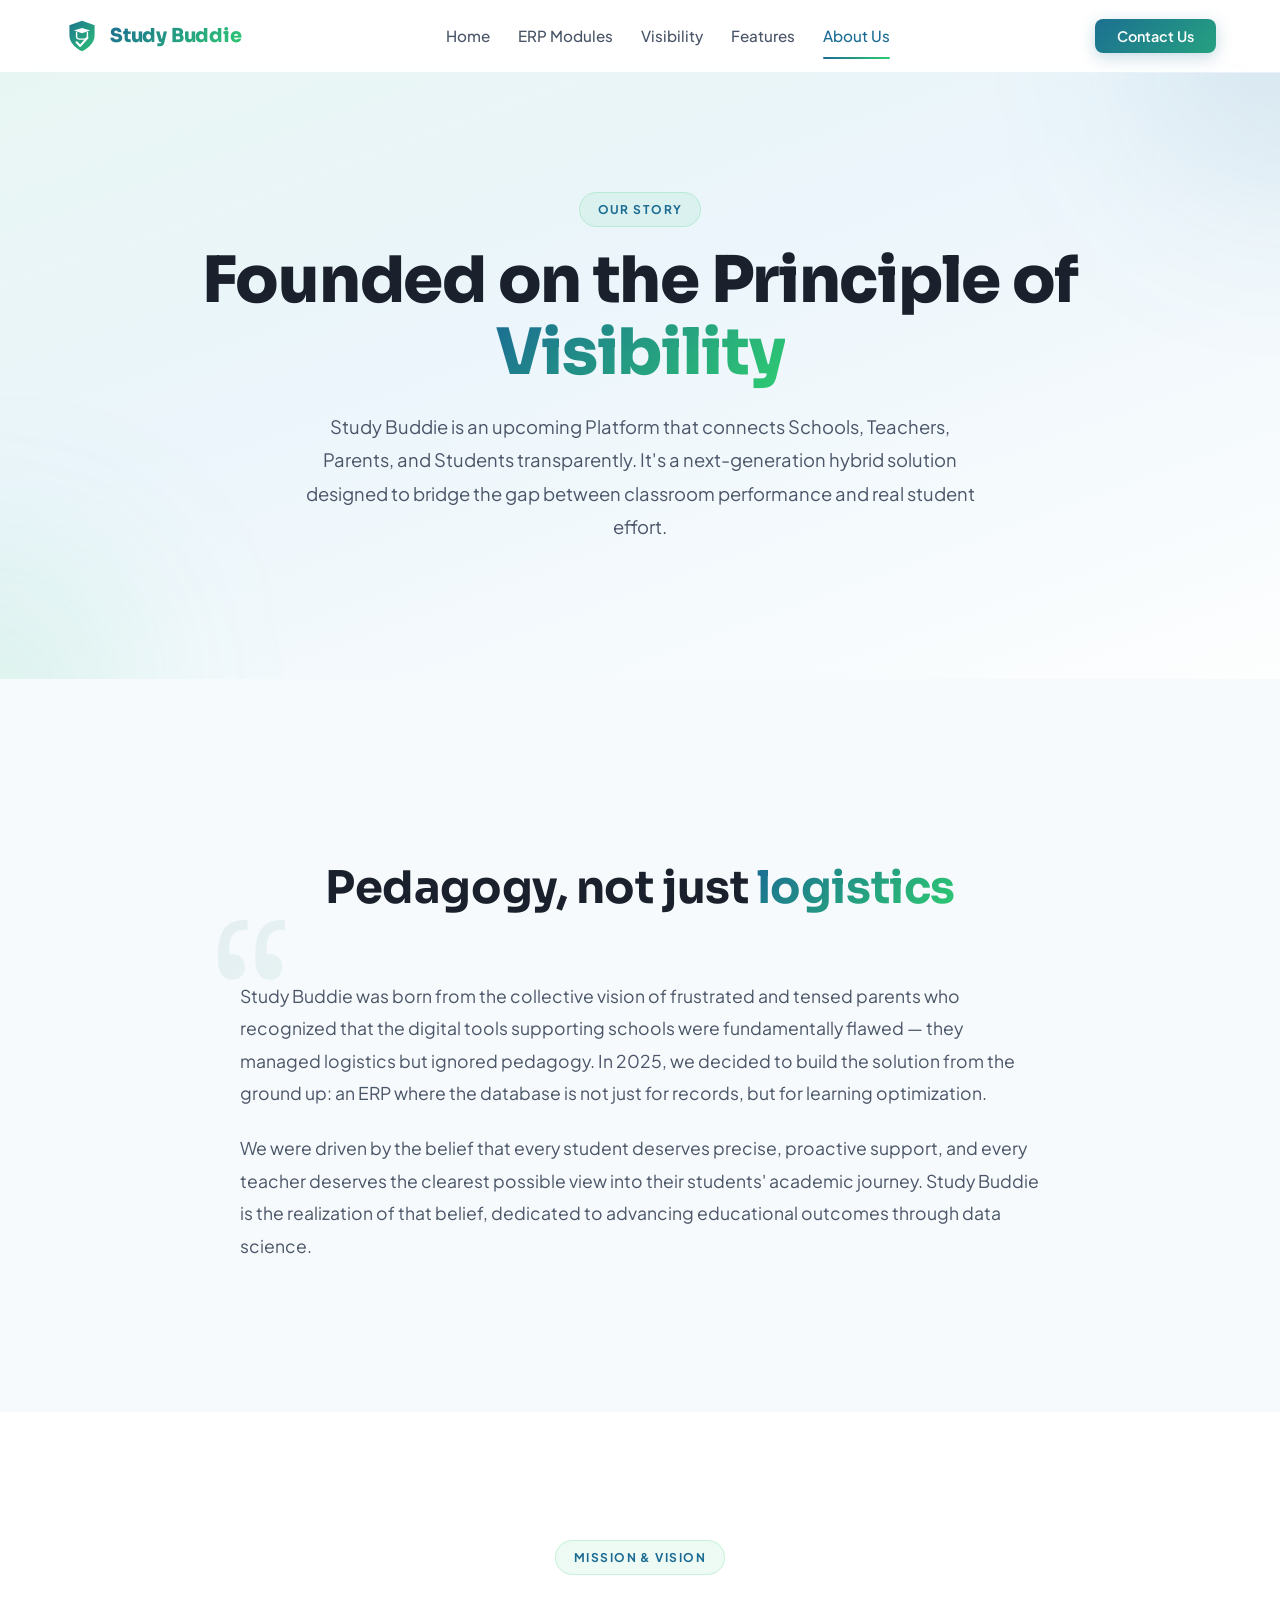
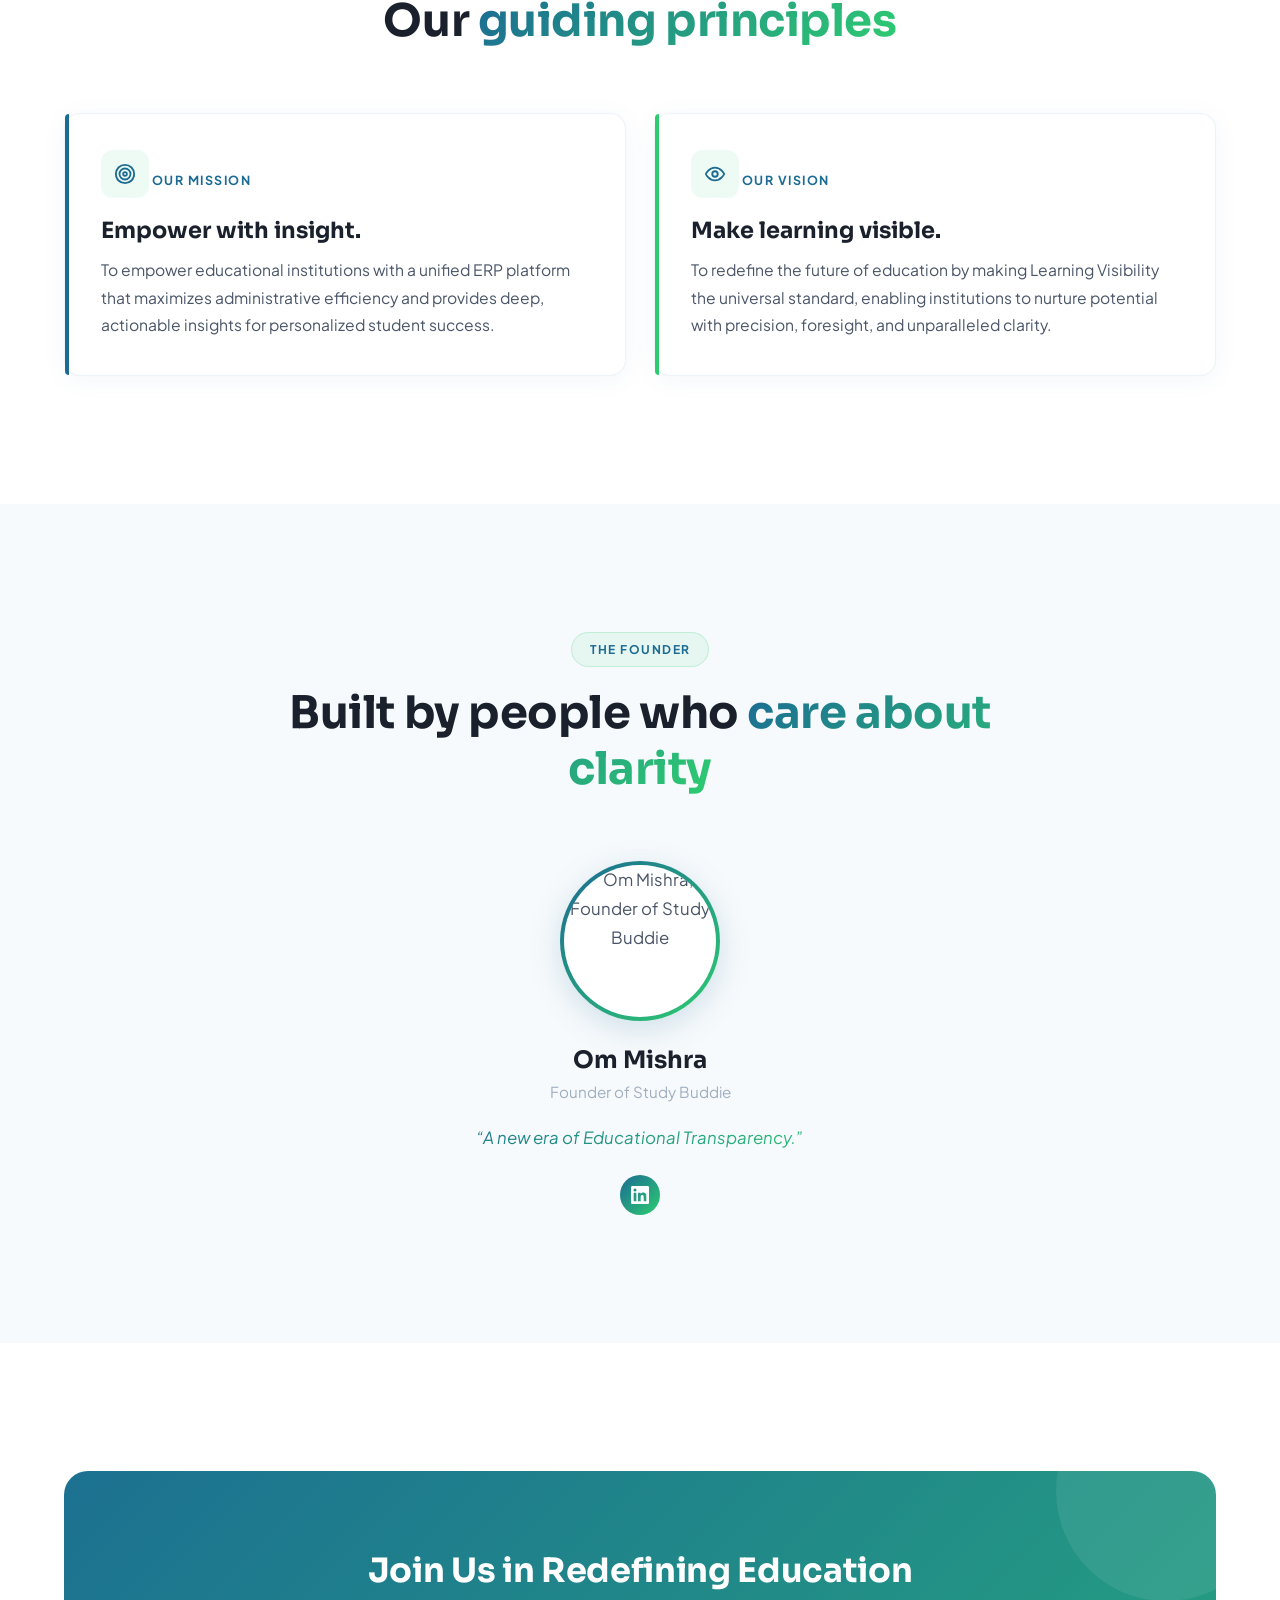
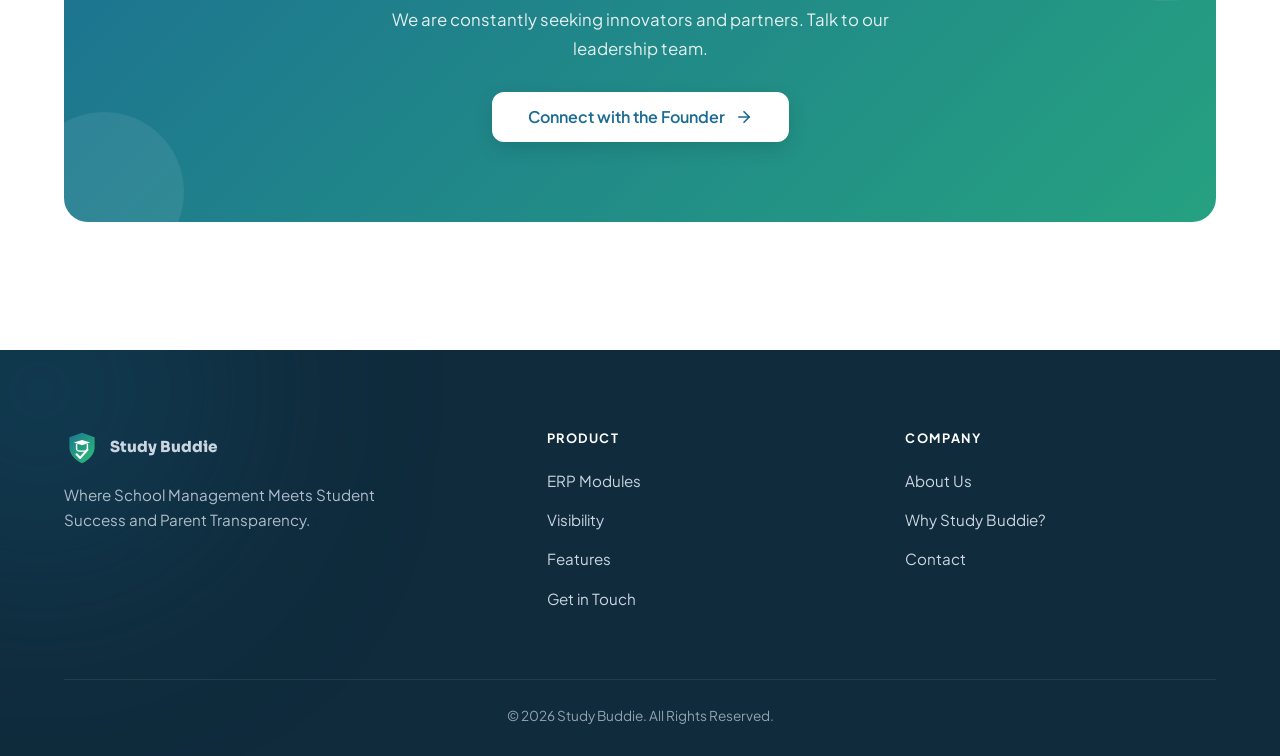
==== about.html @ caf09910 "Styles updated" ====
<!DOCTYPE html>
<html lang="en">
<head>
    <meta charset="UTF-8" />
    <meta name="viewport" content="width=device-width, initial-scale=1.0" />
    <title>About Us: Founded on the Principle of Visibility | Study Buddie</title>
    <meta name="description" content="Study Buddie is a next-generation hybrid solution designed to bridge the gap between classroom performance and real student effort." />
    <meta name="theme-color" content="#1B6B93" />
    <link rel="canonical" href="about.html" />

    <meta property="og:type" content="website" />
    <meta property="og:title" content="About | Study Buddie" />
    <meta property="og:description" content="Founded on the Principle of Visibility." />
    <meta name="twitter:card" content="summary_large_image" />

    <link rel="preconnect" href="https://fonts.googleapis.com" />
    <link rel="preconnect" href="https://fonts.gstatic.com" crossorigin />
    <link href="https://fonts.googleapis.com/css2?family=Plus+Jakarta+Sans:wght@400;500;600;700;800&family=Sora:wght@700;800&display=swap" rel="stylesheet" />
    <link rel="stylesheet" href="css/style.css" />
</head>
<body>
    <!-- NAVBAR -->
    <nav class="navbar" id="navbar" aria-label="Main navigation">
        <div class="container">
            <div class="nav-inner">
                <a href="index.html" class="nav-brand" aria-label="Study Buddie home">
                    <svg class="brand-mark" viewBox="0 0 40 40" fill="none" aria-hidden="true">
                        <defs>
                            <linearGradient id="sb-grad" x1="0" y1="0" x2="40" y2="40" gradientUnits="userSpaceOnUse">
                                <stop offset="0" stop-color="#1B6B93" />
                                <stop offset="1" stop-color="#2ECC71" />
                            </linearGradient>
                        </defs>
                        <path d="M20 3 L34 8 V19 C34 27 28 33.5 20 37 C12 33.5 6 27 6 19 V8 Z" fill="url(#sb-grad)" />
                        <path d="M20 11 L29 14 L20 17 L11 14 Z" fill="#fff" />
                        <path d="M14 16 V21 C14 22.5 16.5 23.5 20 23.5 C23.5 23.5 26 22.5 26 21 V16" stroke="#fff" stroke-width="1.6" fill="none" stroke-linecap="round" />
                        <path d="M14 27 L18 31 L26 22" stroke="#fff" stroke-width="2.4" stroke-linecap="round" stroke-linejoin="round" fill="none" />
                    </svg>
                    <span class="gradient-text">Study Buddie</span>
                </a>

                <div class="nav-links" id="navMenu">
                    <a href="index.html" class="nav-link">Home</a>
                    <a href="erp.html" class="nav-link">ERP Modules</a>
                    <a href="visibility.html" class="nav-link">Visibility</a>
                    <a href="features.html" class="nav-link">Features</a>
                    <a href="about.html" class="nav-link is-active">About Us</a>
                </div>

                <a href="contact.html" class="btn btn-primary nav-cta">Contact Us</a>

                <button class="nav-toggle" id="navToggle" aria-label="Toggle menu" aria-expanded="false">
                    <span></span><span></span><span></span>
                </button>
            </div>
        </div>
    </nav>

    <main>
        <!-- HERO -->
        <section class="hero hero--compact">
            <span class="blob blob--blue blob--tr blob--small"></span>
            <span class="blob blob--green blob--bl blob--small"></span>

            <div class="container">
                <div class="hero-inner">
                    <span class="badge reveal" data-reveal-delay="100">Our Story</span>
                    <h1 class="hero-title reveal" data-reveal-delay="200">
                        Founded on the Principle of <span class="gradient-text">Visibility</span>
                    </h1>
                    <p class="hero-subtitle reveal" data-reveal-delay="350">
                        Study Buddie is an upcoming Platform that connects Schools, Teachers, Parents, and Students transparently. It's a next-generation hybrid solution designed to bridge the gap between classroom performance and real student effort.
                    </p>
                </div>
            </div>
        </section>

        <!-- THE PROBLEM WE SOLVE -->
        <section class="section section--light">
            <div class="container">
                <div class="section__head">
                    <span class="badge reveal">The Problem We Solve</span>
                    <h2 class="section__title reveal" data-reveal-delay="120">
                        Pedagogy, not just <span class="gradient-text">logistics</span>
                    </h2>
                </div>
                <div class="story">
                    <p class="reveal">Study Buddie was born from the collective vision of frustrated and tensed parents who recognized that the digital tools supporting schools were fundamentally flawed &mdash; they managed logistics but ignored pedagogy. In 2025, we decided to build the solution from the ground up: an ERP where the database is not just for records, but for learning optimization.</p>
                    <p class="reveal" data-reveal-delay="120">We were driven by the belief that every student deserves precise, proactive support, and every teacher deserves the clearest possible view into their students' academic journey. Study Buddie is the realization of that belief, dedicated to advancing educational outcomes through data science.</p>
                </div>
            </div>
        </section>

        <!-- MISSION & VISION -->
        <section class="section section--white">
            <div class="container">
                <div class="section__head">
                    <span class="badge reveal">Mission &amp; Vision</span>
                    <h2 class="section__title reveal" data-reveal-delay="120">
                        Our <span class="gradient-text">guiding principles</span>
                    </h2>
                </div>

                <div class="mv-grid" data-stagger>
                    <article class="mv-card mv-card--mission reveal">
                        <span class="mv-icon" aria-hidden="true">
                            <svg viewBox="0 0 24 24" fill="none" stroke="currentColor" stroke-width="2" stroke-linecap="round" stroke-linejoin="round"><circle cx="12" cy="12" r="10"/><circle cx="12" cy="12" r="6"/><circle cx="12" cy="12" r="2"/></svg>
                        </span>
                        <span class="mv-label">Our Mission</span>
                        <h3>Empower with insight.</h3>
                        <p>To empower educational institutions with a unified ERP platform that maximizes administrative efficiency and provides deep, actionable insights for personalized student success.</p>
                    </article>

                    <article class="mv-card mv-card--vision reveal">
                        <span class="mv-icon" aria-hidden="true">
                            <svg viewBox="0 0 24 24" fill="none" stroke="currentColor" stroke-width="2" stroke-linecap="round" stroke-linejoin="round"><path d="M2 12s3-7 10-7 10 7 10 7-3 7-10 7-10-7-10-7Z"/><circle cx="12" cy="12" r="3"/></svg>
                        </span>
                        <span class="mv-label">Our Vision</span>
                        <h3>Make learning visible.</h3>
                        <p>To redefine the future of education by making Learning Visibility the universal standard, enabling institutions to nurture potential with precision, foresight, and unparalleled clarity.</p>
                    </article>
                </div>
            </div>
        </section>

        <!-- FOUNDER -->
        <section class="section section--light">
            <div class="container">
                <div class="section__head">
                    <span class="badge reveal">The Founder</span>
                    <h2 class="section__title reveal" data-reveal-delay="120">
                        Built by people who <span class="gradient-text">care about clarity</span>
                    </h2>
                </div>

                <div class="founder">
                    <div class="founder-photo reveal-scale">
                        <img src="images/admin.webp" alt="Om Mishra, Founder of Study Buddie" loading="lazy" />
                    </div>
                    <h3 class="founder-name reveal" data-reveal-delay="120">Om Mishra</h3>
                    <p class="founder-role reveal" data-reveal-delay="180">Founder of Study Buddie</p>
                    <p class="founder-quote reveal" data-reveal-delay="240">&ldquo;A new era of Educational Transparency.&rdquo;</p>
                    <a href="https://www.linkedin.com/" target="_blank" rel="noopener noreferrer" class="founder-social reveal" data-reveal-delay="300" aria-label="LinkedIn">
                        <svg viewBox="0 0 24 24" fill="currentColor" aria-hidden="true"><path d="M20.45 20.45h-3.55v-5.57c0-1.33-.03-3.04-1.85-3.04-1.85 0-2.13 1.45-2.13 2.95v5.66H9.36V9h3.41v1.56h.05c.48-.9 1.64-1.85 3.37-1.85 3.6 0 4.27 2.37 4.27 5.46v6.28zM5.34 7.43a2.06 2.06 0 1 1 0-4.12 2.06 2.06 0 0 1 0 4.12zM7.12 20.45H3.56V9h3.56v11.45zM22.22 0H1.77C.79 0 0 .77 0 1.72v20.56C0 23.23.79 24 1.77 24h20.45c.98 0 1.78-.77 1.78-1.72V1.72C24 .77 23.2 0 22.22 0z"/></svg>
                    </a>
                </div>
            </div>
        </section>

        <!-- BOTTOM CTA -->
        <section class="section section--white">
            <div class="container">
                <div class="cta-banner reveal">
                    <h2>Join Us in Redefining Education</h2>
                    <p>We are constantly seeking innovators and partners. Talk to our leadership team.</p>
                    <a href="contact.html" class="btn btn-on-grad">
                        Connect with the Founder
                        <svg class="arrow" width="18" height="18" viewBox="0 0 24 24" fill="none" stroke="currentColor" stroke-width="2.2" stroke-linecap="round" stroke-linejoin="round" aria-hidden="true"><path d="M5 12h14"/><path d="m12 5 7 7-7 7"/></svg>
                    </a>
                </div>
            </div>
        </section>
    </main>

    <!-- FOOTER -->
    <footer class="footer">
        <div class="container">
            <div class="footer-grid">
                <div class="footer-col">
                    <a href="index.html" class="footer-brand">
                        <svg class="brand-mark" viewBox="0 0 40 40" fill="none" aria-hidden="true">
                            <defs>
                                <linearGradient id="sb-grad-f" x1="0" y1="0" x2="40" y2="40" gradientUnits="userSpaceOnUse">
                                    <stop offset="0" stop-color="#1B6B93" />
                                    <stop offset="1" stop-color="#2ECC71" />
                                </linearGradient>
                            </defs>
                            <path d="M20 3 L34 8 V19 C34 27 28 33.5 20 37 C12 33.5 6 27 6 19 V8 Z" fill="url(#sb-grad-f)" />
                            <path d="M20 11 L29 14 L20 17 L11 14 Z" fill="#fff" />
                            <path d="M14 16 V21 C14 22.5 16.5 23.5 20 23.5 C23.5 23.5 26 22.5 26 21 V16" stroke="#fff" stroke-width="1.6" fill="none" stroke-linecap="round" />
                            <path d="M14 27 L18 31 L26 22" stroke="#fff" stroke-width="2.4" stroke-linecap="round" stroke-linejoin="round" fill="none" />
                        </svg>
                        Study Buddie
                    </a>
                    <p class="footer-tag">Where School Management Meets Student Success and Parent Transparency.</p>
                </div>
                <div class="footer-col">
                    <h4>Product</h4>
                    <ul>
                        <li><a href="erp.html">ERP Modules</a></li>
                        <li><a href="visibility.html">Visibility</a></li>
                        <li><a href="features.html">Features</a></li>
                        <li><a href="contact.html">Get in Touch</a></li>
                    </ul>
                </div>
                <div class="footer-col">
                    <h4>Company</h4>
                    <ul>
                        <li><a href="about.html">About Us</a></li>
                        <li><a href="about.html">Why Study Buddie?</a></li>
                        <li><a href="contact.html">Contact</a></li>
                    </ul>
                </div>
            </div>
            <div class="footer-bottom">
                &copy; <span id="year">2025</span> Study Buddie. All Rights Reserved.
            </div>
        </div>
    </footer>

    <script src="js/main.js" defer></script>
</body>
</html>
---- css/style.css ----
/* =========================================================
   Study Buddie — Global Stylesheet
   Brand: Blue (#1B6B93) → Green (#2ECC71) gradient
   ========================================================= */

/* ---------- Reset ---------- */
*,
*::before,
*::after {
    box-sizing: border-box;
    margin: 0;
    padding: 0;
}

html {
    scroll-behavior: smooth;
    -webkit-text-size-adjust: 100%;
}

img,
svg {
    display: block;
    max-width: 100%;
    height: auto;
}

a {
    color: inherit;
    text-decoration: none;
}

button {
    font-family: inherit;
    cursor: pointer;
    border: none;
    background: none;
}

ul {
    list-style: none;
}

/* ---------- Design Tokens ---------- */
:root {
    --primary-blue: #1B6B93;
    --primary-green: #2ECC71;

    --gradient-main: linear-gradient(135deg, #1B6B93 0%, #2ECC71 100%);
    --gradient-subtle: linear-gradient(135deg, #1B6B93 0%, #27AE60 50%, #2ECC71 100%);
    --gradient-hero: linear-gradient(160deg, #E8F6F3 0%, #EBF5FB 40%, #FDFEFE 100%);
    --gradient-glass: linear-gradient(135deg, rgba(27,107,147,0.03) 0%, rgba(46,204,113,0.03) 100%);

    --dark-heading: #1A202C;
    --dark-body: #4A5568;
    --muted-text: #A0AEC0;

    --section-bg-light: #F7FAFC;
    --section-bg-white: #FFFFFF;

    --card-bg: #FFFFFF;
    --card-border: rgba(27, 107, 147, 0.08);
    --card-shadow: 0 4px 24px rgba(27, 107, 147, 0.06);
    --card-shadow-hover: 0 12px 40px rgba(27, 107, 147, 0.12);

    --success-green: #2ECC71;
    --success-green-light: rgba(46, 204, 113, 0.08);

    --footer-bg: #0F2B3C;
    --footer-text: #CBD5E0;

    --radius-card: 16px;
    --radius-btn: 12px;
    --radius-pill: 100px;

    --container-w: 1200px;

    --ease-out-soft: cubic-bezier(0.16, 1, 0.3, 1);
    --ease-out-cta: cubic-bezier(0.25, 0.46, 0.45, 0.94);
}

/* ---------- Base ---------- */
body {
    font-family: 'Plus Jakarta Sans', system-ui, -apple-system, Segoe UI, Roboto, sans-serif;
    font-size: 1.05rem;
    line-height: 1.75;
    color: var(--dark-body);
    background: #fff;
    -webkit-font-smoothing: antialiased;
    -moz-osx-font-smoothing: grayscale;
    overflow-x: hidden;
    animation: pageIn 0.6s ease forwards;
}

@keyframes pageIn {
    from { opacity: 0; }
    to   { opacity: 1; }
}

h1, h2, h3, h4, h5, h6 {
    color: var(--dark-heading);
    font-weight: 700;
    line-height: 1.25;
}

p { margin: 0; }

::selection {
    background: rgba(27, 107, 147, 0.15);
    color: var(--primary-blue);
}

/* ---------- Layout helpers ---------- */
.container {
    width: 100%;
    max-width: var(--container-w);
    margin: 0 auto;
    padding: 0 24px;
}

.section {
    padding: clamp(80px, 10vw, 140px) 0;
    position: relative;
    overflow: hidden;
}

.section--light { background: var(--section-bg-light); }
.section--white { background: var(--section-bg-white); }

.section__head {
    text-align: center;
    max-width: 720px;
    margin: 0 auto 64px;
}

.section__head .badge { margin-bottom: 18px; }

.section__title {
    font-family: 'Sora', 'Plus Jakarta Sans', sans-serif;
    font-size: clamp(1.8rem, 3.5vw, 2.8rem);
    font-weight: 700;
    line-height: 1.25;
    letter-spacing: -0.01em;
    margin-bottom: 18px;
}

.section__subtitle {
    font-size: 1.05rem;
    color: var(--dark-body);
    line-height: 1.75;
    max-width: 680px;
    margin: 0 auto;
}

/* Decorative blobs */
.blob {
    position: absolute;
    border-radius: 50%;
    filter: blur(100px);
    pointer-events: none;
    z-index: 0;
}
.blob--blue {
    background: rgba(27, 107, 147, 0.18);
}
.blob--green {
    background: rgba(46, 204, 113, 0.18);
}
.blob--tr { top: -120px; right: -120px; width: 380px; height: 380px; }
.blob--bl { bottom: -120px; left: -120px; width: 320px; height: 320px; }
.blob--small { width: 220px; height: 220px; }

/* ---------- Typography helpers ---------- */
.gradient-text {
    background: linear-gradient(135deg, #1B6B93, #2ECC71);
    -webkit-background-clip: text;
    -webkit-text-fill-color: transparent;
    background-clip: text;
    color: transparent;
}

.eyebrow {
    font-size: 0.8rem;
    font-weight: 600;
    text-transform: uppercase;
    letter-spacing: 0.12em;
    color: var(--primary-blue);
}

/* Pill badge */
.badge {
    display: inline-flex;
    align-items: center;
    gap: 8px;
    background: var(--success-green-light);
    color: var(--primary-blue);
    font-size: 0.75rem;
    font-weight: 700;
    text-transform: uppercase;
    letter-spacing: 0.12em;
    padding: 6px 18px;
    border-radius: var(--radius-pill);
    border: 1px solid rgba(46, 204, 113, 0.2);
    animation: glowPulse 2.6s ease-in-out infinite;
}

@keyframes glowPulse {
    0%, 100% { box-shadow: 0 0 0 0 rgba(46, 204, 113, 0.30); }
    50%      { box-shadow: 0 0 0 12px rgba(46, 204, 113, 0.00); }
}

/* ---------- Buttons ---------- */
.btn {
    display: inline-flex;
    align-items: center;
    justify-content: center;
    gap: 10px;
    padding: 16px 36px;
    border-radius: var(--radius-btn);
    font-weight: 600;
    font-size: 1rem;
    line-height: 1;
    cursor: pointer;
    transition: transform 0.4s var(--ease-out-cta),
                box-shadow 0.4s var(--ease-out-cta),
                background-position 0.6s ease,
                color 0.3s ease;
    position: relative;
    overflow: hidden;
    white-space: nowrap;
}

.btn-primary {
    background: linear-gradient(135deg, #1B6B93 0%, #2ECC71 100%);
    background-size: 200% 200%;
    background-position: 0% 50%;
    color: #fff;
    box-shadow: 0 4px 16px rgba(27, 107, 147, 0.25);
}

.btn-primary::before {
    content: '';
    position: absolute;
    top: 0;
    left: -120%;
    width: 60%;
    height: 100%;
    background: linear-gradient(120deg, transparent, rgba(255, 255, 255, 0.35), transparent);
    transform: skewX(-20deg);
    transition: left 0.7s ease;
}

.btn-primary:hover {
    transform: translateY(-3px);
    box-shadow: 0 10px 32px rgba(27, 107, 147, 0.35);
    background-position: 100% 50%;
}

.btn-primary:hover::before { left: 130%; }

.btn-primary:active { transform: translateY(-1px) scale(0.99); }

.btn-outline {
    background: transparent;
    color: var(--primary-blue);
    border: 2px solid rgba(27, 107, 147, 0.25);
}

.btn-outline:hover {
    background: var(--gradient-glass);
    border-color: var(--primary-blue);
    transform: translateY(-2px);
    box-shadow: 0 6px 20px rgba(27, 107, 147, 0.10);
}

.btn-on-grad {
    background: #fff;
    color: var(--primary-blue);
    box-shadow: 0 6px 20px rgba(0, 0, 0, 0.12);
}

.btn-on-grad:hover {
    transform: translateY(-3px) scale(1.02);
    box-shadow: 0 12px 32px rgba(0, 0, 0, 0.18);
}

.btn-block { width: 100%; }

.btn .arrow { transition: transform 0.3s ease; }
.btn:hover .arrow { transform: translateX(4px); }

/* "Learn More" gradient link */
.link-arrow {
    display: inline-flex;
    align-items: center;
    gap: 8px;
    font-weight: 600;
    background: linear-gradient(135deg, #1B6B93, #2ECC71);
    -webkit-background-clip: text;
    -webkit-text-fill-color: transparent;
    background-clip: text;
    transition: gap 0.3s ease;
}
.link-arrow svg { stroke: var(--primary-green); transition: transform 0.3s ease; }
.link-arrow:hover { gap: 14px; }
.link-arrow:hover svg { transform: translateX(4px); }

/* ---------- Reveal animations ---------- */
.reveal {
    opacity: 0;
    transform: translateY(40px);
    transition: opacity 0.8s var(--ease-out-soft),
                transform 0.8s var(--ease-out-soft);
}
.reveal.visible {
    opacity: 1;
    transform: translateY(0);
}

.reveal-left {
    opacity: 0;
    transform: translateX(-40px);
    transition: opacity 0.8s var(--ease-out-soft),
                transform 0.8s var(--ease-out-soft);
}
.reveal-left.visible {
    opacity: 1;
    transform: translateX(0);
}

.reveal-right {
    opacity: 0;
    transform: translateX(40px);
    transition: opacity 0.8s var(--ease-out-soft),
                transform 0.8s var(--ease-out-soft);
}
.reveal-right.visible {
    opacity: 1;
    transform: translateX(0);
}

.reveal-scale {
    opacity: 0;
    transform: scale(0.94);
    transition: opacity 0.8s var(--ease-out-soft),
                transform 0.8s var(--ease-out-soft);
}
.reveal-scale.visible {
    opacity: 1;
    transform: scale(1);
}

/* ---------- Float animation ---------- */
@keyframes float {
    0%, 100% { transform: translateY(0); }
    50%      { transform: translateY(-14px); }
}
.float { animation: float 5s ease-in-out infinite; }

/* ---------- Navbar ---------- */
.navbar {
    position: fixed;
    top: 0;
    left: 0;
    width: 100%;
    z-index: 1000;
    background: rgba(255, 255, 255, 0.78);
    backdrop-filter: saturate(180%) blur(20px);
    -webkit-backdrop-filter: saturate(180%) blur(20px);
    border-bottom: 1px solid rgba(27, 107, 147, 0.06);
    transition: box-shadow 0.3s ease, background 0.3s ease;
}
.navbar.is-scrolled {
    background: rgba(255, 255, 255, 0.92);
    box-shadow: 0 2px 20px rgba(0, 0, 0, 0.06);
}
.nav-inner {
    display: flex;
    align-items: center;
    justify-content: space-between;
    height: 72px;
}
.nav-brand {
    display: inline-flex;
    align-items: center;
    gap: 10px;
    font-family: 'Sora', 'Plus Jakarta Sans', sans-serif;
    font-weight: 800;
    font-size: 1.2rem;
    letter-spacing: -0.01em;
}
.nav-brand .brand-mark {
    width: 36px;
    height: 36px;
    flex: 0 0 36px;
}
.nav-links {
    display: flex;
    align-items: center;
    gap: 28px;
}
.nav-link {
    position: relative;
    color: var(--dark-body);
    font-weight: 500;
    font-size: 0.95rem;
    padding: 6px 0;
    transition: color 0.25s ease;
}
.nav-link::after {
    content: '';
    position: absolute;
    left: 0;
    bottom: -4px;
    width: 100%;
    height: 2px;
    background: var(--gradient-main);
    transform: scaleX(0);
    transform-origin: left center;
    transition: transform 0.35s var(--ease-out-soft);
    border-radius: 2px;
}
.nav-link:hover,
.nav-link.is-active {
    color: var(--primary-blue);
}
.nav-link:hover::after,
.nav-link.is-active::after {
    transform: scaleX(1);
}
.nav-cta {
    padding: 10px 22px;
    border-radius: 8px;
    font-size: 0.9rem;
}

/* Hamburger */
.nav-toggle {
    display: none;
    width: 40px;
    height: 40px;
    position: relative;
    z-index: 1100;
}
.nav-toggle span {
    position: absolute;
    left: 9px;
    right: 9px;
    height: 2px;
    background: var(--dark-heading);
    border-radius: 2px;
    transition: transform 0.4s var(--ease-out-cta), top 0.3s ease, opacity 0.2s ease;
}
.nav-toggle span:nth-child(1) { top: 13px; }
.nav-toggle span:nth-child(2) { top: 19px; }
.nav-toggle span:nth-child(3) { top: 25px; }
.nav-toggle.is-open span:nth-child(1) { top: 19px; transform: rotate(45deg); }
.nav-toggle.is-open span:nth-child(2) { opacity: 0; }
.nav-toggle.is-open span:nth-child(3) { top: 19px; transform: rotate(-45deg); }

/* Push content below fixed nav */
main { padding-top: 72px; }

/* ---------- Hero ---------- */
.hero {
    position: relative;
    background: var(--gradient-hero);
    padding: clamp(80px, 12vw, 140px) 0 clamp(60px, 10vw, 120px);
    overflow: hidden;
}
.hero--full {
    min-height: calc(100vh - 72px);
    display: flex;
    align-items: center;
}
.hero--compact {
    min-height: 50vh;
    display: flex;
    align-items: center;
    padding: clamp(80px, 10vw, 120px) 0 clamp(60px, 8vw, 100px);
}

.hero-inner {
    position: relative;
    z-index: 2;
    text-align: center;
    max-width: 880px;
    margin: 0 auto;
}

.hero-title {
    font-family: 'Sora', 'Plus Jakarta Sans', sans-serif;
    font-size: clamp(2.2rem, 5vw, 4rem);
    font-weight: 800;
    line-height: 1.12;
    letter-spacing: -0.02em;
    margin: 18px 0 22px;
}

.hero-subtitle {
    font-size: clamp(1rem, 1.6vw, 1.15rem);
    color: var(--dark-body);
    line-height: 1.8;
    max-width: 680px;
    margin: 0 auto 36px;
}

.hero-actions {
    display: inline-flex;
    flex-wrap: wrap;
    justify-content: center;
    gap: 16px;
}

.hero-image-wrap {
    position: relative;
    z-index: 2;
    max-width: 920px;
    margin: 72px auto 0;
}
.hero-image {
    width: 100%;
    border-radius: var(--radius-card);
    box-shadow: 0 24px 60px rgba(27, 107, 147, 0.16);
    background: #fff;
    border: 1px solid rgba(27, 107, 147, 0.06);
}

.hero-divider {
    height: 2px;
    width: 100%;
    background: var(--gradient-main);
    opacity: 0.2;
}

/* ---------- 3-column "Why" cards ---------- */
.why-grid {
    display: grid;
    grid-template-columns: repeat(3, 1fr);
    gap: 28px;
}

.why-card {
    position: relative;
    background: var(--card-bg);
    border: 1px solid var(--card-border);
    border-radius: var(--radius-card);
    padding: 36px 32px 32px;
    overflow: hidden;
    transition: transform 0.4s var(--ease-out-cta),
                box-shadow 0.4s var(--ease-out-cta),
                border-color 0.3s ease;
    box-shadow: var(--card-shadow);
}
.why-card::before {
    content: '';
    position: absolute;
    inset: 0 0 auto 0;
    height: 3px;
    background: var(--gradient-main);
    transform: scaleX(0);
    transform-origin: left center;
    transition: transform 0.45s var(--ease-out-cta);
}
.why-card:hover {
    transform: translateY(-8px);
    box-shadow: var(--card-shadow-hover);
}
.why-card:hover::before { transform: scaleX(1); }
.why-card:hover .why-icon { transform: scale(1.08); }

.why-card .why-num {
    position: absolute;
    top: 18px;
    right: 24px;
    font-family: 'Sora', sans-serif;
    font-size: 3rem;
    font-weight: 800;
    line-height: 1;
    background: linear-gradient(135deg, #1B6B93, #2ECC71);
    -webkit-background-clip: text;
    -webkit-text-fill-color: transparent;
    background-clip: text;
    opacity: 0.18;
    letter-spacing: -0.04em;
}

.why-icon {
    width: 52px;
    height: 52px;
    display: inline-flex;
    align-items: center;
    justify-content: center;
    border-radius: 14px;
    background: var(--success-green-light);
    color: var(--primary-blue);
    margin-bottom: 22px;
    transition: transform 0.4s var(--ease-out-cta), background 0.3s ease;
}
.why-icon svg { width: 24px; height: 24px; }

.why-title {
    font-size: 1.35rem;
    font-weight: 700;
    line-height: 1.35;
    margin-bottom: 12px;
}
.why-text {
    font-size: 0.98rem;
    color: var(--dark-body);
    line-height: 1.7;
}

/* ---------- CTA banner ---------- */
.cta-banner {
    position: relative;
    background: var(--gradient-main);
    background-size: 200% 200%;
    background-position: 0% 50%;
    color: #fff;
    border-radius: 24px;
    padding: clamp(48px, 7vw, 80px) clamp(28px, 6vw, 64px);
    text-align: center;
    overflow: hidden;
    transition: background-position 0.8s ease;
}
.cta-banner:hover { background-position: 100% 50%; }

.cta-banner::before,
.cta-banner::after {
    content: '';
    position: absolute;
    border-radius: 50%;
    background: rgba(255, 255, 255, 0.08);
    pointer-events: none;
    animation: float 9s ease-in-out infinite;
}
.cta-banner::before {
    width: 220px; height: 220px;
    top: -90px; right: -60px;
}
.cta-banner::after {
    width: 160px; height: 160px;
    bottom: -50px; left: -40px;
    animation-delay: -3s;
}

.cta-banner h2 {
    color: #fff;
    font-family: 'Sora', sans-serif;
    font-size: clamp(1.6rem, 3vw, 2.1rem);
    font-weight: 700;
    line-height: 1.2;
    letter-spacing: -0.01em;
    margin-bottom: 14px;
    position: relative;
    z-index: 2;
}
.cta-banner p {
    color: rgba(255, 255, 255, 0.88);
    max-width: 580px;
    margin: 0 auto 28px;
    position: relative;
    z-index: 2;
    font-size: 1.05rem;
}
.cta-banner .btn { position: relative; z-index: 2; }

/* ---------- Module / Feature alternating ---------- */
.module {
    padding: clamp(80px, 10vw, 130px) 0;
    position: relative;
    overflow: hidden;
}
.module--light { background: var(--section-bg-light); }

.module-grid {
    display: grid;
    grid-template-columns: 1fr 1fr;
    gap: 60px;
    align-items: center;
}
.module--reverse .module-grid {
    grid-template-areas: "text image";
}
.module--reverse .module-grid .module-text { grid-area: text; }
.module--reverse .module-grid .module-image { grid-area: image; }

.module-image {
    position: relative;
    border-radius: var(--radius-card);
    overflow: hidden;
    box-shadow: 0 16px 48px rgba(27, 107, 147, 0.10);
    background: #fff;
    border: 1px solid rgba(27, 107, 147, 0.06);
    transition: transform 0.5s var(--ease-out-cta);
}
.module-image:hover { transform: scale(1.02); }
.module-image img {
    width: 100%;
    height: 100%;
    object-fit: cover;
    aspect-ratio: 4 / 3;
}

.module-text {
    position: relative;
    padding: 8px 0;
}

.module-text .badge { margin-bottom: 18px; }

.module-title {
    font-family: 'Sora', sans-serif;
    font-size: clamp(1.5rem, 2.6vw, 2rem);
    font-weight: 700;
    line-height: 1.25;
    letter-spacing: -0.01em;
    margin-bottom: 16px;
}

.module-desc {
    color: var(--dark-body);
    font-size: 1rem;
    line-height: 1.8;
    margin-bottom: 24px;
}

.feature-list {
    margin-bottom: 28px;
}
.feature-list li {
    display: flex;
    gap: 14px;
    align-items: flex-start;
    padding: 7px 0;
    font-size: 0.97rem;
    font-weight: 500;
    color: var(--dark-heading);
    line-height: 1.6;
}
.feature-list .check {
    flex: 0 0 24px;
    width: 24px;
    height: 24px;
    border-radius: 50%;
    background: var(--success-green-light);
    color: var(--success-green);
    display: inline-flex;
    align-items: center;
    justify-content: center;
    margin-top: 2px;
}
.feature-list .check svg { width: 14px; height: 14px; stroke-width: 3; }

.module--watermark { position: relative; }
.module-watermark {
    position: absolute;
    top: -10px;
    right: 0;
    font-family: 'Sora', sans-serif;
    font-size: 8rem;
    font-weight: 800;
    line-height: 1;
    background: linear-gradient(135deg, #1B6B93, #2ECC71);
    -webkit-background-clip: text;
    -webkit-text-fill-color: transparent;
    background-clip: text;
    opacity: 0.06;
    pointer-events: none;
    letter-spacing: -0.05em;
    z-index: 0;
}
.module-text > * { position: relative; z-index: 1; }

/* ---------- Features grid ---------- */
.features-grid {
    display: grid;
    grid-template-columns: repeat(3, 1fr);
    gap: 28px;
}

.feature-card {
    position: relative;
    background: var(--card-bg);
    border: 1px solid var(--card-border);
    border-radius: var(--radius-card);
    padding: 36px 28px 32px;
    transition: transform 0.4s var(--ease-out-cta),
                box-shadow 0.4s var(--ease-out-cta);
    box-shadow: var(--card-shadow);
}
.feature-card:hover {
    transform: translateY(-6px);
    box-shadow: var(--card-shadow-hover);
}
.feature-card:hover .feature-icon {
    background: var(--gradient-main);
    color: #fff;
}

.feature-icon {
    width: 56px;
    height: 56px;
    display: inline-flex;
    align-items: center;
    justify-content: center;
    border-radius: 14px;
    background: linear-gradient(135deg, rgba(27,107,147,0.06) 0%, rgba(46,204,113,0.06) 100%);
    color: var(--primary-blue);
    margin-bottom: 22px;
    transition: background 0.4s ease, color 0.4s ease, transform 0.4s var(--ease-out-cta);
}
.feature-icon svg { width: 24px; height: 24px; }

.feature-card h3 {
    font-size: 1.15rem;
    font-weight: 700;
    margin-bottom: 10px;
    line-height: 1.35;
}
.feature-card p {
    font-size: 0.92rem;
    color: var(--dark-body);
    line-height: 1.7;
}

/* ---------- About ---------- */
.story {
    max-width: 800px;
    margin: 0 auto;
    position: relative;
    text-align: left;
}
.story::before {
    content: '\201C';
    position: absolute;
    top: -80px;
    left: -30px;
    font-family: 'Sora', serif;
    font-size: 12rem;
    line-height: 1;
    background: linear-gradient(135deg, #1B6B93, #2ECC71);
    -webkit-background-clip: text;
    -webkit-text-fill-color: transparent;
    background-clip: text;
    opacity: 0.08;
    pointer-events: none;
}
.story p {
    font-size: 1.1rem;
    line-height: 1.85;
    color: var(--dark-body);
    margin-bottom: 22px;
    position: relative;
    z-index: 1;
}

.mv-grid {
    display: grid;
    grid-template-columns: 1fr 1fr;
    gap: 28px;
}
.mv-card {
    background: var(--card-bg);
    border: 1px solid var(--card-border);
    border-radius: var(--radius-card);
    padding: 36px;
    box-shadow: var(--card-shadow);
    position: relative;
    transition: transform 0.4s var(--ease-out-cta), box-shadow 0.4s var(--ease-out-cta);
}
.mv-card::before {
    content: '';
    position: absolute;
    top: 0; bottom: 0; left: 0;
    width: 4px;
    border-radius: 4px 0 0 4px;
    transition: background 0.4s ease;
}
.mv-card--mission::before { background: var(--primary-blue); }
.mv-card--vision::before  { background: var(--primary-green); }
.mv-card:hover {
    transform: translateY(-6px);
    box-shadow: var(--card-shadow-hover);
}
.mv-card:hover::before { background: var(--gradient-main); }

.mv-icon {
    width: 48px;
    height: 48px;
    display: inline-flex;
    align-items: center;
    justify-content: center;
    border-radius: 12px;
    background: var(--success-green-light);
    color: var(--primary-blue);
    margin-bottom: 18px;
}
.mv-icon svg { width: 22px; height: 22px; }
.mv-label {
    font-size: 0.78rem;
    font-weight: 700;
    text-transform: uppercase;
    letter-spacing: 0.12em;
    color: var(--primary-blue);
    margin-bottom: 8px;
}
.mv-card h3 {
    font-family: 'Sora', sans-serif;
    font-size: 1.4rem;
    font-weight: 700;
    margin-bottom: 12px;
}
.mv-card p {
    font-size: 0.98rem;
    color: var(--dark-body);
    line-height: 1.75;
}

.founder {
    text-align: center;
    max-width: 480px;
    margin: 0 auto;
}
.founder-photo {
    width: 160px;
    height: 160px;
    margin: 0 auto 24px;
    border-radius: 50%;
    overflow: hidden;
    padding: 4px;
    background: var(--gradient-main);
    box-shadow: 0 8px 32px rgba(27, 107, 147, 0.18);
}
.founder-photo img {
    width: 100%;
    height: 100%;
    object-fit: cover;
    border-radius: 50%;
    background: #fff;
}
.founder-name {
    font-family: 'Sora', sans-serif;
    font-size: 1.5rem;
    font-weight: 700;
    margin-bottom: 4px;
}
.founder-role {
    color: var(--muted-text);
    font-size: 0.95rem;
    margin-bottom: 18px;
}
.founder-quote {
    font-style: italic;
    font-size: 1.05rem;
    background: linear-gradient(135deg, #1B6B93, #2ECC71);
    -webkit-background-clip: text;
    -webkit-text-fill-color: transparent;
    background-clip: text;
    margin-bottom: 22px;
}
.founder-social {
    display: inline-flex;
    align-items: center;
    justify-content: center;
    width: 40px;
    height: 40px;
    border-radius: 50%;
    background: var(--gradient-main);
    color: #fff;
    transition: transform 0.3s ease, box-shadow 0.3s ease;
}
.founder-social:hover {
    transform: scale(1.1);
    box-shadow: 0 8px 24px rgba(27, 107, 147, 0.28);
}
.founder-social svg { width: 18px; height: 18px; }

/* ---------- Contact ---------- */
.contact-grid {
    display: grid;
    grid-template-columns: 1.15fr 0.85fr;
    gap: 36px;
    align-items: start;
}

.contact-card {
    background: #fff;
    border: 1px solid var(--card-border);
    border-radius: var(--radius-card);
    padding: 40px;
    box-shadow: var(--card-shadow);
}

.contact-card h3 {
    font-family: 'Sora', sans-serif;
    font-size: 1.5rem;
    font-weight: 700;
    margin-bottom: 8px;
}
.contact-card .lede {
    color: var(--dark-body);
    margin-bottom: 28px;
    font-size: 0.95rem;
}

.field { margin-bottom: 18px; }
.field label {
    display: block;
    font-size: 0.85rem;
    font-weight: 600;
    color: var(--dark-heading);
    margin-bottom: 8px;
    letter-spacing: 0.01em;
}
.input,
.textarea {
    width: 100%;
    padding: 15px 18px;
    border: 2px solid rgba(27, 107, 147, 0.10);
    border-radius: 12px;
    font-family: inherit;
    font-size: 1rem;
    color: var(--dark-heading);
    background: #fff;
    transition: border-color 0.25s ease, box-shadow 0.25s ease, background 0.25s ease;
}
.textarea {
    min-height: 140px;
    resize: vertical;
    line-height: 1.6;
}
.input::placeholder,
.textarea::placeholder { color: var(--muted-text); }
.input:focus,
.textarea:focus {
    outline: none;
    border-color: var(--primary-blue);
    box-shadow: 0 0 0 4px rgba(27, 107, 147, 0.08);
}

.form-status {
    margin-top: 12px;
    font-size: 0.9rem;
    color: var(--success-green);
    min-height: 1.2em;
}

.info-card {
    background: var(--gradient-hero);
    border: 1px solid var(--card-border);
    border-radius: var(--radius-card);
    padding: 40px;
    box-shadow: var(--card-shadow);
}
.info-card h3 {
    font-family: 'Sora', sans-serif;
    font-size: 1.4rem;
    font-weight: 700;
    margin-bottom: 28px;
}

.info-item {
    display: flex;
    gap: 18px;
    align-items: flex-start;
    padding: 14px 0;
    border-bottom: 1px solid rgba(27, 107, 147, 0.08);
}
.info-item:last-child { border-bottom: none; }

.info-ico {
    flex: 0 0 48px;
    width: 48px;
    height: 48px;
    border-radius: 50%;
    background: var(--gradient-main);
    color: #fff;
    display: inline-flex;
    align-items: center;
    justify-content: center;
    box-shadow: 0 6px 18px rgba(27, 107, 147, 0.20);
}
.info-ico svg { width: 20px; height: 20px; }

.info-label {
    font-size: 0.78rem;
    font-weight: 700;
    text-transform: uppercase;
    letter-spacing: 0.10em;
    color: var(--muted-text);
    margin-bottom: 4px;
}
.info-value {
    font-weight: 600;
    color: var(--dark-heading);
    font-size: 1.02rem;
    line-height: 1.45;
    transition: color 0.2s ease;
}
a.info-value:hover { color: var(--primary-blue); }

/* ---------- Footer ---------- */
.footer {
    background: var(--footer-bg);
    color: var(--footer-text);
    padding: 80px 0 28px;
    position: relative;
    overflow: hidden;
}
.footer::before {
    content: '';
    position: absolute;
    top: -120px;
    left: -120px;
    width: 320px;
    height: 320px;
    background: rgba(27, 107, 147, 0.35);
    border-radius: 50%;
    filter: blur(120px);
    pointer-events: none;
}
.footer-grid {
    display: grid;
    grid-template-columns: 1.4fr 1fr 1fr;
    gap: 48px;
    position: relative;
    z-index: 1;
    margin-bottom: 56px;
}
.footer-brand {
    display: inline-flex;
    align-items: center;
    gap: 10px;
    color: #fff;
    font-family: 'Sora', sans-serif;
    font-weight: 800;
    font-size: 1.2rem;
    margin-bottom: 16px;
}
.footer-brand .brand-mark { width: 36px; height: 36px; }
.footer-tag {
    color: var(--footer-text);
    line-height: 1.7;
    max-width: 320px;
    font-size: 0.95rem;
    opacity: 0.85;
}

.footer-col h4 {
    color: #fff;
    font-size: 0.8rem;
    font-weight: 700;
    text-transform: uppercase;
    letter-spacing: 0.12em;
    margin-bottom: 20px;
}
.footer-col ul li { margin-bottom: 10px; }
.footer-col a {
    color: var(--footer-text);
    font-size: 0.95rem;
    transition: color 0.25s ease;
}
.footer-col a:hover { color: #fff; }

.footer-bottom {
    border-top: 1px solid rgba(255, 255, 255, 0.08);
    padding-top: 24px;
    text-align: center;
    font-size: 0.85rem;
    color: rgba(203, 213, 224, 0.7);
    position: relative;
    z-index: 1;
}

/* ---------- Responsive ---------- */
@media (max-width: 1024px) {
    .why-grid,
    .features-grid {
        grid-template-columns: repeat(2, 1fr);
    }
    .module-grid {
        grid-template-columns: 1fr;
        gap: 40px;
    }
    .module--reverse .module-grid {
        grid-template-areas: none;
    }
    .module--reverse .module-grid .module-text,
    .module--reverse .module-grid .module-image {
        grid-area: auto;
    }
    .module--reverse .module-image { order: -1; }
    .footer-grid {
        grid-template-columns: 1fr 1fr;
        gap: 36px;
    }
    .contact-grid {
        grid-template-columns: 1fr;
        gap: 28px;
    }
}

@media (max-width: 768px) {
    .nav-links {
        position: fixed;
        top: 0; left: 0;
        width: 100%;
        height: 100vh;
        background: rgba(255, 255, 255, 0.96);
        backdrop-filter: blur(20px);
        -webkit-backdrop-filter: blur(20px);
        flex-direction: column;
        justify-content: center;
        gap: 28px;
        transform: translateY(-100%);
        opacity: 0;
        pointer-events: none;
        transition: transform 0.5s var(--ease-out-cta), opacity 0.4s ease;
        z-index: 1050;
    }
    .nav-links.is-open {
        transform: translateY(0);
        opacity: 1;
        pointer-events: auto;
    }
    .nav-links .nav-link {
        font-size: 1.4rem;
        font-weight: 600;
        opacity: 0;
        transform: translateY(12px);
        transition: opacity 0.5s ease, transform 0.5s ease;
    }
    .nav-links.is-open .nav-link {
        opacity: 1;
        transform: translateY(0);
    }
    .nav-links.is-open .nav-link:nth-child(1) { transition-delay: 0.10s; }
    .nav-links.is-open .nav-link:nth-child(2) { transition-delay: 0.16s; }
    .nav-links.is-open .nav-link:nth-child(3) { transition-delay: 0.22s; }
    .nav-links.is-open .nav-link:nth-child(4) { transition-delay: 0.28s; }
    .nav-links.is-open .nav-link:nth-child(5) { transition-delay: 0.34s; }
    .nav-cta { display: none; }
    .nav-toggle { display: block; }

    .why-grid,
    .features-grid,
    .mv-grid {
        grid-template-columns: 1fr;
    }

    .footer-grid {
        grid-template-columns: 1fr;
        gap: 32px;
        text-align: center;
    }
    .footer-tag { margin: 0 auto; }
    .footer-brand { justify-content: center; }

    .section { padding: 70px 0; }
    .section__head { margin-bottom: 44px; }

    .hero-actions { gap: 12px; flex-direction: column; width: 100%; }
    .hero-actions .btn { width: 100%; }

    .module-grid { gap: 32px; }
    .module-watermark { font-size: 5rem; }

    .why-card,
    .feature-card,
    .mv-card,
    .contact-card,
    .info-card {
        padding: 28px 22px;
    }

    .cta-banner { padding: 48px 22px; border-radius: 18px; }
}

@media (prefers-reduced-motion: reduce) {
    *,
    *::before,
    *::after {
        animation-duration: 0.001ms !important;
        animation-iteration-count: 1 !important;
        transition-duration: 0.001ms !important;
        scroll-behavior: auto !important;
    }
    .reveal,
    .reveal-left,
    .reveal-right,
    .reveal-scale {
        opacity: 1 !important;
        transform: none !important;
    }
    .float { animation: none !important; }
}
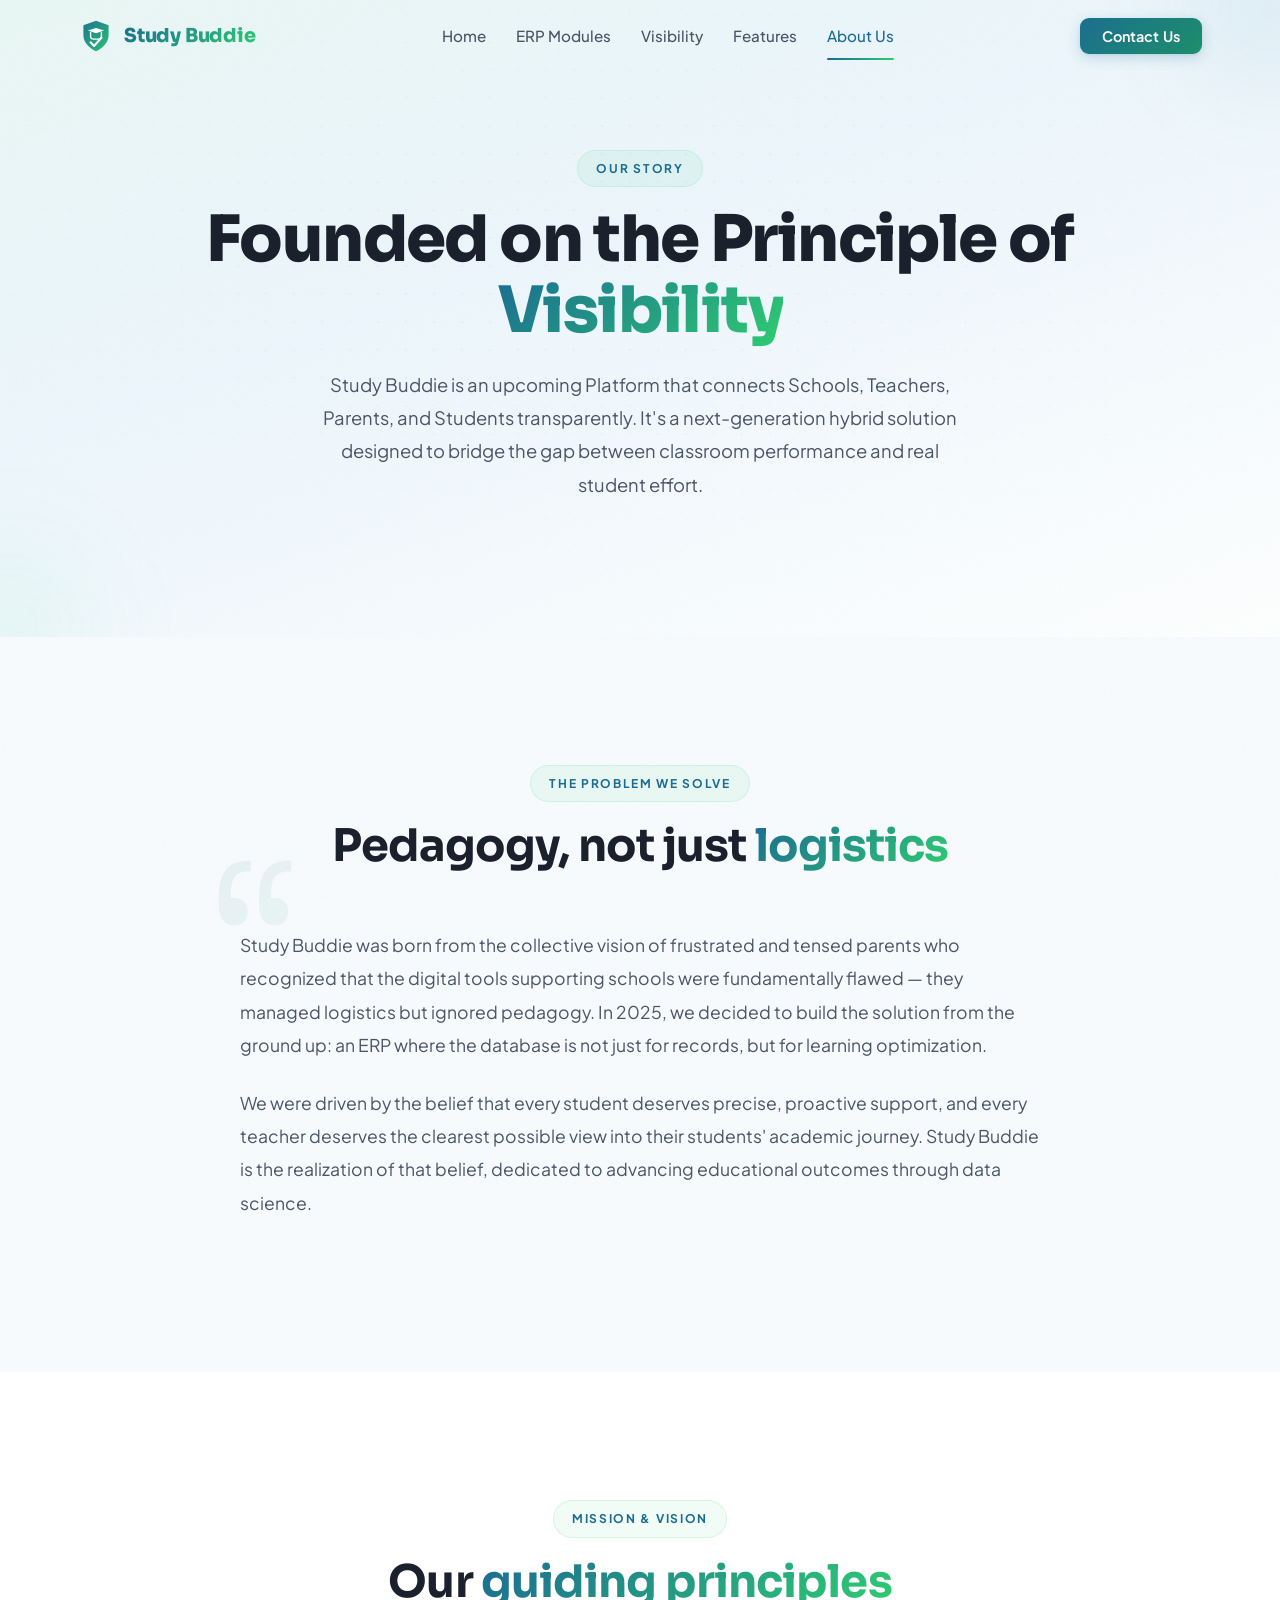
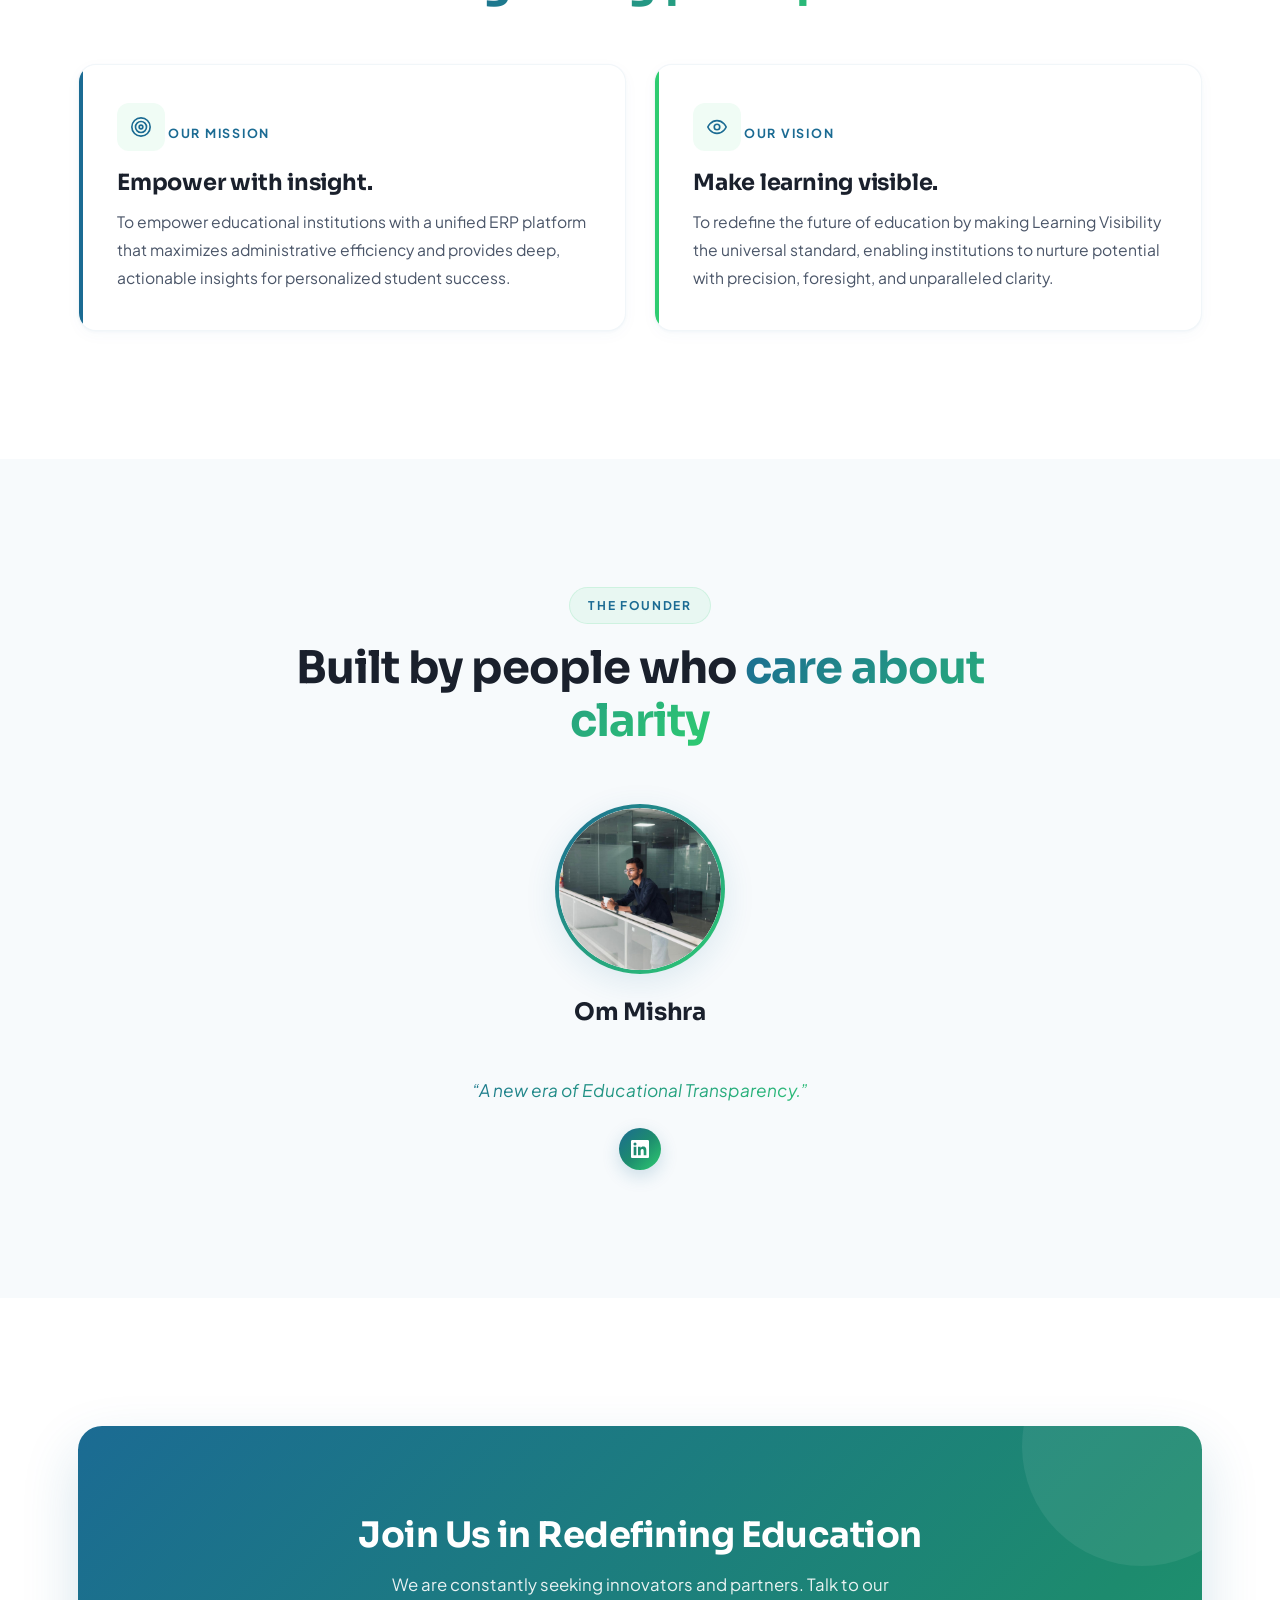
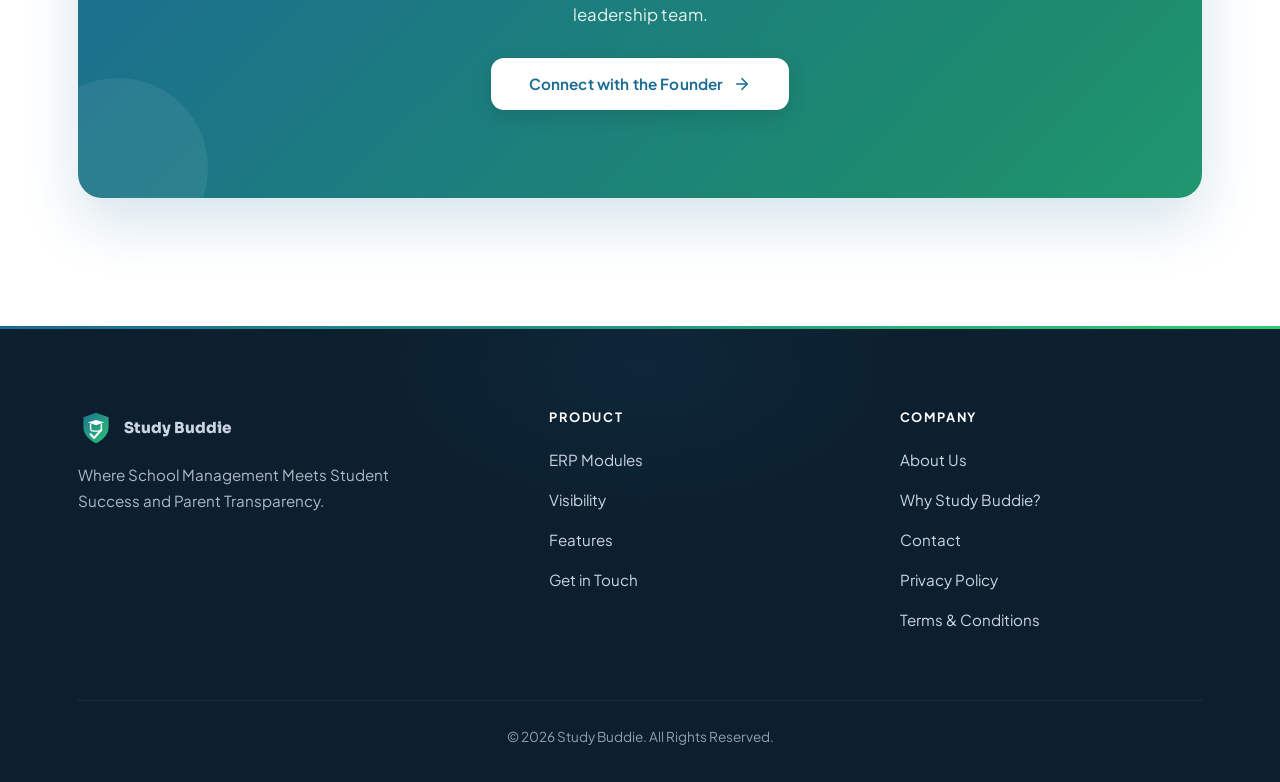
==== commit 8c77dcc4: "Terms & Conditions Added" ====
--- a/about.html
+++ b/about.html
@@ -135,7 +135,7 @@
 
                 <div class="founder">
                     <div class="founder-photo reveal-scale">
-                        <img src="images/admin.webp" alt="Om Mishra, Founder of Study Buddie" loading="lazy" />
+                        <img src="admin.jpeg" alt="Om Mishra, Founder of Study Buddie" loading="lazy" />
                     </div>
                     <h3 class="founder-name reveal" data-reveal-delay="120">Om Mishra</h3>
                     <p class="founder-role reveal" data-reveal-delay="180">Founder of Study Buddie</p>
@@ -199,6 +199,8 @@
                         <li><a href="about.html">About Us</a></li>
                         <li><a href="about.html">Why Study Buddie?</a></li>
                         <li><a href="contact.html">Contact</a></li>
+                        <li><a href="/legal.html#privacy-policy">Privacy Policy</a></li>
+                        <li><a href="/legal.html#terms-and-conditions">Terms &amp; Conditions</a></li>
                     </ul>
                 </div>
             </div>
--- a/css/style.css
+++ b/css/style.css
@@ -1,6 +1,6 @@
 /* =========================================================
-   Study Buddie — Global Stylesheet
-   Brand: Blue (#1B6B93) → Green (#2ECC71) gradient
+   Study Buddie — Global Stylesheet (Aesthetics Pass)
+   Brand: Blue (#1B6B93) -> Green (#2ECC71)
    ========================================================= */
 
 /* ---------- Reset ---------- */
@@ -24,33 +24,23 @@
     height: auto;
 }
 
-a {
-    color: inherit;
-    text-decoration: none;
-}
-
-button {
-    font-family: inherit;
-    cursor: pointer;
-    border: none;
-    background: none;
-}
-
-ul {
-    list-style: none;
-}
+a { color: inherit; text-decoration: none; }
+button { font-family: inherit; cursor: pointer; border: none; background: none; }
+ul { list-style: none; }
 
 /* ---------- Design Tokens ---------- */
 :root {
     --primary-blue: #1B6B93;
+    --primary-mid: #1D8B6E;
     --primary-green: #2ECC71;
 
-    --gradient-main: linear-gradient(135deg, #1B6B93 0%, #2ECC71 100%);
-    --gradient-subtle: linear-gradient(135deg, #1B6B93 0%, #27AE60 50%, #2ECC71 100%);
+    --gradient-main: linear-gradient(135deg, #1B6B93 0%, #1D8B6E 50%, #2ECC71 100%);
+    --gradient-line: linear-gradient(90deg, #1B6B93, #2ECC71);
     --gradient-hero: linear-gradient(160deg, #E8F6F3 0%, #EBF5FB 40%, #FDFEFE 100%);
     --gradient-glass: linear-gradient(135deg, rgba(27,107,147,0.03) 0%, rgba(46,204,113,0.03) 100%);
 
     --dark-heading: #1A202C;
+    --dark-strong: #2D3748;
     --dark-body: #4A5568;
     --muted-text: #A0AEC0;
 
@@ -58,40 +48,60 @@
     --section-bg-white: #FFFFFF;
 
     --card-bg: #FFFFFF;
-    --card-border: rgba(27, 107, 147, 0.08);
-    --card-shadow: 0 4px 24px rgba(27, 107, 147, 0.06);
-    --card-shadow-hover: 0 12px 40px rgba(27, 107, 147, 0.12);
-
-    --success-green: #2ECC71;
-    --success-green-light: rgba(46, 204, 113, 0.08);
-
-    --footer-bg: #0F2B3C;
+    --card-border: rgba(27, 107, 147, 0.06);
+    --card-border-hover: rgba(27, 107, 147, 0.12);
+    --input-bg: #FAFCFD;
+
+    --shadow-card: 0 1px 3px rgba(27,107,147,0.04), 0 4px 16px rgba(27,107,147,0.03);
+    --shadow-card-hover: 0 4px 8px rgba(27,107,147,0.04), 0 12px 40px rgba(27,107,147,0.10), 0 24px 60px rgba(27,107,147,0.04);
+    --shadow-image: 0 8px 32px rgba(27,107,147,0.08), 0 24px 64px rgba(27,107,147,0.05);
+    --shadow-image-hover: 0 12px 40px rgba(27,107,147,0.12), 0 32px 80px rgba(27,107,147,0.06);
+    --shadow-btn: 0 4px 14px rgba(27,107,147,0.20), 0 1px 3px rgba(27,107,147,0.10);
+    --shadow-btn-hover: 0 8px 28px rgba(27,107,147,0.28), 0 2px 6px rgba(27,107,147,0.12);
+
+    --success-green-light: rgba(46, 204, 113, 0.07);
+
+    --footer-bg: #0C1F2E;
     --footer-text: #CBD5E0;
 
-    --radius-card: 16px;
-    --radius-btn: 12px;
+    --radius-card: 18px;
+    --radius-btn: 13px;
     --radius-pill: 100px;
 
-    --container-w: 1200px;
+    --container-w: 1180px;
 
     --ease-out-soft: cubic-bezier(0.16, 1, 0.3, 1);
-    --ease-out-cta: cubic-bezier(0.25, 0.46, 0.45, 0.94);
+    --ease-out-cta: cubic-bezier(0.23, 1, 0.32, 1);
+    --ease-overshoot: cubic-bezier(0.34, 1.56, 0.64, 1);
 }
 
 /* ---------- Base ---------- */
 body {
     font-family: 'Plus Jakarta Sans', system-ui, -apple-system, Segoe UI, Roboto, sans-serif;
     font-size: 1.05rem;
-    line-height: 1.75;
+    line-height: 1.78;
     color: var(--dark-body);
     background: #fff;
     -webkit-font-smoothing: antialiased;
     -moz-osx-font-smoothing: grayscale;
     overflow-x: hidden;
-    animation: pageIn 0.6s ease forwards;
-}
-
-@keyframes pageIn {
+    animation: fadeIn 0.7s ease forwards;
+    position: relative;
+}
+
+/* Faint film grain across the entire page */
+body::after {
+    content: '';
+    position: fixed;
+    inset: 0;
+    background-image: url("data:image/svg+xml;utf8,%3Csvg xmlns='http://www.w3.org/2000/svg' viewBox='0 0 256 256'%3E%3Cfilter id='n'%3E%3CfeTurbulence type='fractalNoise' baseFrequency='0.9' numOctaves='4' stitchTiles='stitch'/%3E%3C/filter%3E%3Crect width='100%25' height='100%25' filter='url(%23n)' opacity='0.6'/%3E%3C/svg%3E");
+    pointer-events: none;
+    z-index: 9999;
+    opacity: 0.025;
+    mix-blend-mode: multiply;
+}
+
+@keyframes fadeIn {
     from { opacity: 0; }
     to   { opacity: 1; }
 }
@@ -99,75 +109,115 @@
 h1, h2, h3, h4, h5, h6 {
     color: var(--dark-heading);
     font-weight: 700;
-    line-height: 1.25;
+    line-height: 1.18;
+    letter-spacing: -0.01em;
 }
 
 p { margin: 0; }
 
 ::selection {
     background: rgba(27, 107, 147, 0.15);
-    color: var(--primary-blue);
-}
+    color: var(--dark-heading);
+}
+
+*:focus-visible {
+    outline: 2px solid var(--primary-blue);
+    outline-offset: 3px;
+    border-radius: 4px;
+}
+
+/* Custom scrollbar (webkit only — Firefox falls back gracefully) */
+::-webkit-scrollbar { width: 10px; height: 10px; }
+::-webkit-scrollbar-track { background: #F0F4F8; }
+::-webkit-scrollbar-thumb {
+    background: linear-gradient(180deg, #1B6B93, #2ECC71);
+    border-radius: 8px;
+    border: 2px solid #F0F4F8;
+}
+::-webkit-scrollbar-thumb:hover { border-width: 1px; }
 
 /* ---------- Layout helpers ---------- */
 .container {
     width: 100%;
     max-width: var(--container-w);
     margin: 0 auto;
-    padding: 0 24px;
+    padding: 0 28px;
 }
 
 .section {
-    padding: clamp(80px, 10vw, 140px) 0;
+    padding: clamp(80px, 10vw, 130px) 0;
     position: relative;
     overflow: hidden;
 }
 
 .section--light { background: var(--section-bg-light); }
 .section--white { background: var(--section-bg-white); }
+
+/* Soft ambient orbs for any decorated section */
+.section--decorated::before,
+.section--decorated::after {
+    content: '';
+    position: absolute;
+    border-radius: 50%;
+    pointer-events: none;
+    z-index: 0;
+    filter: blur(20px);
+}
+.section--decorated::before {
+    width: 420px; height: 420px;
+    top: -120px; right: -120px;
+    background: radial-gradient(circle, rgba(27,107,147,0.06) 0%, transparent 70%);
+}
+.section--decorated::after {
+    width: 360px; height: 360px;
+    bottom: -100px; left: -100px;
+    background: radial-gradient(circle, rgba(46,204,113,0.05) 0%, transparent 70%);
+}
+.section > .container { position: relative; z-index: 1; }
 
 .section__head {
     text-align: center;
     max-width: 720px;
-    margin: 0 auto 64px;
-}
-
+    margin: 0 auto 56px;
+    position: relative;
+    z-index: 1;
+}
 .section__head .badge { margin-bottom: 18px; }
 
 .section__title {
     font-family: 'Sora', 'Plus Jakarta Sans', sans-serif;
-    font-size: clamp(1.8rem, 3.5vw, 2.8rem);
+    font-size: clamp(2rem, 3.5vw, 3rem);
     font-weight: 700;
-    line-height: 1.25;
-    letter-spacing: -0.01em;
-    margin-bottom: 18px;
+    line-height: 1.18;
+    letter-spacing: -0.02em;
+    margin-bottom: 20px;
 }
 
 .section__subtitle {
     font-size: 1.05rem;
     color: var(--dark-body);
-    line-height: 1.75;
-    max-width: 680px;
+    line-height: 1.78;
+    max-width: 640px;
     margin: 0 auto;
 }
 
-/* Decorative blobs */
+/* Legacy .blob spans — softened to ambient orbs */
 .blob {
     position: absolute;
     border-radius: 50%;
-    filter: blur(100px);
     pointer-events: none;
     z-index: 0;
+    filter: blur(40px);
 }
 .blob--blue {
-    background: rgba(27, 107, 147, 0.18);
+    background: radial-gradient(circle, rgba(27,107,147,0.08) 0%, transparent 70%);
 }
 .blob--green {
-    background: rgba(46, 204, 113, 0.18);
-}
-.blob--tr { top: -120px; right: -120px; width: 380px; height: 380px; }
-.blob--bl { bottom: -120px; left: -120px; width: 320px; height: 320px; }
-.blob--small { width: 220px; height: 220px; }
+    background: radial-gradient(circle, rgba(46,204,113,0.07) 0%, transparent 70%);
+}
+.blob--tr { top: -120px; right: -120px; width: 420px; height: 420px; }
+.blob--bl { bottom: -120px; left: -120px; width: 360px; height: 360px; }
+.blob--small { width: 260px; height: 260px; }
 
 /* ---------- Typography helpers ---------- */
 .gradient-text {
@@ -182,7 +232,7 @@
     font-size: 0.8rem;
     font-weight: 600;
     text-transform: uppercase;
-    letter-spacing: 0.12em;
+    letter-spacing: 0.14em;
     color: var(--primary-blue);
 }
 
@@ -196,16 +246,16 @@
     font-size: 0.75rem;
     font-weight: 700;
     text-transform: uppercase;
-    letter-spacing: 0.12em;
-    padding: 6px 18px;
+    letter-spacing: 0.14em;
+    padding: 7px 18px;
     border-radius: var(--radius-pill);
-    border: 1px solid rgba(46, 204, 113, 0.2);
-    animation: glowPulse 2.6s ease-in-out infinite;
-}
-
-@keyframes glowPulse {
-    0%, 100% { box-shadow: 0 0 0 0 rgba(46, 204, 113, 0.30); }
-    50%      { box-shadow: 0 0 0 12px rgba(46, 204, 113, 0.00); }
+    border: 1px solid rgba(46, 204, 113, 0.14);
+    animation: badgePulse 3s ease-in-out infinite;
+}
+
+@keyframes badgePulse {
+    0%, 100% { box-shadow: 0 0 0 0 rgba(46, 204, 113, 0.18); }
+    50%      { box-shadow: 0 0 0 9px rgba(46, 204, 113, 0); }
 }
 
 /* ---------- Buttons ---------- */
@@ -214,70 +264,70 @@
     align-items: center;
     justify-content: center;
     gap: 10px;
-    padding: 16px 36px;
+    padding: 17px 38px;
     border-radius: var(--radius-btn);
-    font-weight: 600;
-    font-size: 1rem;
+    font-weight: 650;
+    font-size: 0.95rem;
+    letter-spacing: 0.01em;
     line-height: 1;
     cursor: pointer;
     transition: transform 0.4s var(--ease-out-cta),
                 box-shadow 0.4s var(--ease-out-cta),
                 background-position 0.6s ease,
-                color 0.3s ease;
+                color 0.3s ease,
+                border-color 0.3s ease,
+                background-color 0.3s ease;
     position: relative;
     overflow: hidden;
     white-space: nowrap;
 }
 
 .btn-primary {
-    background: linear-gradient(135deg, #1B6B93 0%, #2ECC71 100%);
+    background: linear-gradient(135deg, #1B6B93 0%, #1D8B6E 50%, #2ECC71 100%);
     background-size: 200% 200%;
     background-position: 0% 50%;
     color: #fff;
-    box-shadow: 0 4px 16px rgba(27, 107, 147, 0.25);
+    box-shadow: var(--shadow-btn);
 }
 
 .btn-primary::before {
     content: '';
     position: absolute;
     top: 0;
-    left: -120%;
-    width: 60%;
+    left: -75%;
+    width: 50%;
     height: 100%;
-    background: linear-gradient(120deg, transparent, rgba(255, 255, 255, 0.35), transparent);
+    background: linear-gradient(90deg, transparent, rgba(255,255,255,0.20), transparent);
     transform: skewX(-20deg);
     transition: left 0.7s ease;
-}
-
+    pointer-events: none;
+}
 .btn-primary:hover {
     transform: translateY(-3px);
-    box-shadow: 0 10px 32px rgba(27, 107, 147, 0.35);
+    box-shadow: var(--shadow-btn-hover);
     background-position: 100% 50%;
 }
-
-.btn-primary:hover::before { left: 130%; }
-
-.btn-primary:active { transform: translateY(-1px) scale(0.99); }
+.btn-primary:hover::before { left: 125%; }
+.btn-primary:active { transform: translateY(-1px) scale(0.98); }
 
 .btn-outline {
     background: transparent;
     color: var(--primary-blue);
-    border: 2px solid rgba(27, 107, 147, 0.25);
-}
-
+    border: 2px solid rgba(27, 107, 147, 0.20);
+}
 .btn-outline:hover {
-    background: var(--gradient-glass);
+    background: rgba(27,107,147,0.03);
     border-color: var(--primary-blue);
-    transform: translateY(-2px);
-    box-shadow: 0 6px 20px rgba(27, 107, 147, 0.10);
-}
+    transform: translateY(-3px);
+    box-shadow: 0 4px 18px rgba(27, 107, 147, 0.10);
+}
+.btn-outline:active { transform: translateY(-1px) scale(0.98); }
 
 .btn-on-grad {
     background: #fff;
     color: var(--primary-blue);
     box-shadow: 0 6px 20px rgba(0, 0, 0, 0.12);
 }
-
 .btn-on-grad:hover {
     transform: translateY(-3px) scale(1.02);
     box-shadow: 0 12px 32px rgba(0, 0, 0, 0.18);
@@ -293,7 +343,7 @@
     display: inline-flex;
     align-items: center;
     gap: 8px;
-    font-weight: 600;
+    font-weight: 650;
     background: linear-gradient(135deg, #1B6B93, #2ECC71);
     -webkit-background-clip: text;
     -webkit-text-fill-color: transparent;
@@ -307,54 +357,41 @@
 /* ---------- Reveal animations ---------- */
 .reveal {
     opacity: 0;
-    transform: translateY(40px);
-    transition: opacity 0.8s var(--ease-out-soft),
-                transform 0.8s var(--ease-out-soft);
-}
-.reveal.visible {
-    opacity: 1;
-    transform: translateY(0);
-}
+    transform: translateY(36px);
+    transition: opacity 0.9s var(--ease-out-soft),
+                transform 0.9s var(--ease-out-soft);
+}
+.reveal.visible { opacity: 1; transform: translateY(0); }
 
 .reveal-left {
     opacity: 0;
     transform: translateX(-40px);
-    transition: opacity 0.8s var(--ease-out-soft),
-                transform 0.8s var(--ease-out-soft);
-}
-.reveal-left.visible {
-    opacity: 1;
-    transform: translateX(0);
-}
+    transition: opacity 0.9s var(--ease-out-soft),
+                transform 0.9s var(--ease-out-soft);
+}
+.reveal-left.visible { opacity: 1; transform: translateX(0); }
 
 .reveal-right {
     opacity: 0;
     transform: translateX(40px);
-    transition: opacity 0.8s var(--ease-out-soft),
-                transform 0.8s var(--ease-out-soft);
-}
-.reveal-right.visible {
-    opacity: 1;
-    transform: translateX(0);
-}
+    transition: opacity 0.9s var(--ease-out-soft),
+                transform 0.9s var(--ease-out-soft);
+}
+.reveal-right.visible { opacity: 1; transform: translateX(0); }
 
 .reveal-scale {
     opacity: 0;
-    transform: scale(0.94);
-    transition: opacity 0.8s var(--ease-out-soft),
-                transform 0.8s var(--ease-out-soft);
-}
-.reveal-scale.visible {
-    opacity: 1;
-    transform: scale(1);
-}
-
-/* ---------- Float animation ---------- */
+    transform: scale(0.92);
+    transition: opacity 1s var(--ease-out-soft),
+                transform 1s var(--ease-out-soft);
+}
+.reveal-scale.visible { opacity: 1; transform: scale(1); }
+
 @keyframes float {
     0%, 100% { transform: translateY(0); }
-    50%      { transform: translateY(-14px); }
-}
-.float { animation: float 5s ease-in-out infinite; }
+    50%      { transform: translateY(-12px); }
+}
+.float { animation: float 6s ease-in-out infinite; }
 
 /* ---------- Navbar ---------- */
 .navbar {
@@ -363,15 +400,16 @@
     left: 0;
     width: 100%;
     z-index: 1000;
-    background: rgba(255, 255, 255, 0.78);
-    backdrop-filter: saturate(180%) blur(20px);
-    -webkit-backdrop-filter: saturate(180%) blur(20px);
+    background: rgba(255,255,255,0.0);
+    border-bottom: 1px solid transparent;
+    transition: background 0.4s ease, border-color 0.4s ease, box-shadow 0.4s ease, backdrop-filter 0.4s ease;
+}
+.navbar.is-scrolled {
+    background: rgba(255, 255, 255, 0.88);
+    backdrop-filter: blur(20px) saturate(180%);
+    -webkit-backdrop-filter: blur(20px) saturate(180%);
     border-bottom: 1px solid rgba(27, 107, 147, 0.06);
-    transition: box-shadow 0.3s ease, background 0.3s ease;
-}
-.navbar.is-scrolled {
-    background: rgba(255, 255, 255, 0.92);
-    box-shadow: 0 2px 20px rgba(0, 0, 0, 0.06);
+    box-shadow: 0 1px 12px rgba(0,0,0,0.03);
 }
 .nav-inner {
     display: flex;
@@ -388,15 +426,12 @@
     font-size: 1.2rem;
     letter-spacing: -0.01em;
 }
-.nav-brand .brand-mark {
-    width: 36px;
-    height: 36px;
-    flex: 0 0 36px;
-}
+.nav-brand .brand-mark { width: 36px; height: 36px; flex: 0 0 36px; }
+
 .nav-links {
     display: flex;
     align-items: center;
-    gap: 28px;
+    gap: 30px;
 }
 .nav-link {
     position: relative;
@@ -409,29 +444,19 @@
 .nav-link::after {
     content: '';
     position: absolute;
-    left: 0;
+    left: 50%; right: 50%;
     bottom: -4px;
-    width: 100%;
     height: 2px;
-    background: var(--gradient-main);
-    transform: scaleX(0);
-    transform-origin: left center;
-    transition: transform 0.35s var(--ease-out-soft);
+    background: var(--gradient-line);
     border-radius: 2px;
+    transition: left 0.35s var(--ease-out-cta), right 0.35s var(--ease-out-cta);
 }
 .nav-link:hover,
-.nav-link.is-active {
-    color: var(--primary-blue);
-}
+.nav-link.is-active { color: var(--primary-blue); }
 .nav-link:hover::after,
-.nav-link.is-active::after {
-    transform: scaleX(1);
-}
-.nav-cta {
-    padding: 10px 22px;
-    border-radius: 8px;
-    font-size: 0.9rem;
-}
+.nav-link.is-active::after { left: 0; right: 0; }
+
+.nav-cta { padding: 11px 22px; border-radius: 9px; font-size: 0.9rem; }
 
 /* Hamburger */
 .nav-toggle {
@@ -443,32 +468,32 @@
 }
 .nav-toggle span {
     position: absolute;
-    left: 9px;
-    right: 9px;
+    left: 8px;
+    right: 8px;
     height: 2px;
     background: var(--dark-heading);
     border-radius: 2px;
-    transition: transform 0.4s var(--ease-out-cta), top 0.3s ease, opacity 0.2s ease;
+    transition: transform 0.4s var(--ease-out-cta), top 0.3s ease, opacity 0.2s ease, width 0.2s ease;
 }
 .nav-toggle span:nth-child(1) { top: 13px; }
 .nav-toggle span:nth-child(2) { top: 19px; }
 .nav-toggle span:nth-child(3) { top: 25px; }
 .nav-toggle.is-open span:nth-child(1) { top: 19px; transform: rotate(45deg); }
-.nav-toggle.is-open span:nth-child(2) { opacity: 0; }
+.nav-toggle.is-open span:nth-child(2) { opacity: 0; transform: translateX(-10px); }
 .nav-toggle.is-open span:nth-child(3) { top: 19px; transform: rotate(-45deg); }
 
-/* Push content below fixed nav */
-main { padding-top: 72px; }
+main { padding-top: 0; }
 
 /* ---------- Hero ---------- */
 .hero {
     position: relative;
     background: var(--gradient-hero);
-    padding: clamp(80px, 12vw, 140px) 0 clamp(60px, 10vw, 120px);
+    padding: clamp(110px, 14vw, 170px) 0 clamp(70px, 10vw, 120px);
     overflow: hidden;
+    isolation: isolate;
 }
 .hero--full {
-    min-height: calc(100vh - 72px);
+    min-height: 100vh;
     display: flex;
     align-items: center;
 }
@@ -476,7 +501,21 @@
     min-height: 50vh;
     display: flex;
     align-items: center;
-    padding: clamp(80px, 10vw, 120px) 0 clamp(60px, 8vw, 100px);
+    padding: clamp(110px, 12vw, 150px) 0 clamp(60px, 8vw, 100px);
+}
+
+/* Faint dot grid faded toward edges */
+.hero::before {
+    content: '';
+    position: absolute;
+    inset: 0;
+    background-image: radial-gradient(circle, rgba(27,107,147,0.08) 1px, transparent 1px);
+    background-size: 28px 28px;
+    -webkit-mask-image: radial-gradient(ellipse 70% 60% at 50% 40%, black 30%, transparent 100%);
+            mask-image: radial-gradient(ellipse 70% 60% at 50% 40%, black 30%, transparent 100%);
+    pointer-events: none;
+    z-index: 0;
+    opacity: 0.6;
 }
 
 .hero-inner {
@@ -489,10 +528,10 @@
 
 .hero-title {
     font-family: 'Sora', 'Plus Jakarta Sans', sans-serif;
-    font-size: clamp(2.2rem, 5vw, 4rem);
+    font-size: clamp(2.3rem, 5vw, 4.2rem);
     font-weight: 800;
-    line-height: 1.12;
-    letter-spacing: -0.02em;
+    line-height: 1.10;
+    letter-spacing: -0.025em;
     margin: 18px 0 22px;
 }
 
@@ -500,7 +539,7 @@
     font-size: clamp(1rem, 1.6vw, 1.15rem);
     color: var(--dark-body);
     line-height: 1.8;
-    max-width: 680px;
+    max-width: 640px;
     margin: 0 auto 36px;
 }
 
@@ -515,28 +554,30 @@
     position: relative;
     z-index: 2;
     max-width: 920px;
-    margin: 72px auto 0;
+    margin: 80px auto 0;
 }
 .hero-image {
     width: 100%;
-    border-radius: var(--radius-card);
-    box-shadow: 0 24px 60px rgba(27, 107, 147, 0.16);
-    background: #fff;
-    border: 1px solid rgba(27, 107, 147, 0.06);
-}
-
+    border-radius: 20px;
+    box-shadow: var(--shadow-image);
+    background: linear-gradient(135deg, #EBF5FB, #E8F6F3);
+    border: 1px solid var(--card-border);
+}
+
+/* Hero divider */
 .hero-divider {
+    width: 100%;
     height: 2px;
-    width: 100%;
-    background: var(--gradient-main);
-    opacity: 0.2;
-}
-
-/* ---------- 3-column "Why" cards ---------- */
+    background: linear-gradient(90deg, transparent, rgba(27,107,147,0.18), rgba(46,204,113,0.18), transparent);
+}
+
+/* ---------- "Why" 3-column cards ---------- */
 .why-grid {
     display: grid;
     grid-template-columns: repeat(3, 1fr);
     gap: 28px;
+    position: relative;
+    z-index: 1;
 }
 
 .why-card {
@@ -544,29 +585,44 @@
     background: var(--card-bg);
     border: 1px solid var(--card-border);
     border-radius: var(--radius-card);
-    padding: 36px 32px 32px;
+    padding: 38px 34px 34px;
     overflow: hidden;
-    transition: transform 0.4s var(--ease-out-cta),
-                box-shadow 0.4s var(--ease-out-cta),
-                border-color 0.3s ease;
-    box-shadow: var(--card-shadow);
+    transition: transform 0.5s var(--ease-out-cta),
+                box-shadow 0.5s var(--ease-out-cta),
+                border-color 0.4s ease;
+    box-shadow: var(--shadow-card);
 }
 .why-card::before {
     content: '';
     position: absolute;
-    inset: 0 0 auto 0;
+    top: 0; left: 0; right: 0;
     height: 3px;
-    background: var(--gradient-main);
+    background: var(--gradient-line);
     transform: scaleX(0);
     transform-origin: left center;
-    transition: transform 0.45s var(--ease-out-cta);
+    transition: transform 0.5s var(--ease-out-cta);
+}
+.why-card::after {
+    content: '';
+    position: absolute;
+    top: -50%; left: -50%;
+    width: 200%; height: 200%;
+    background: linear-gradient(45deg, transparent 40%, rgba(255,255,255,0.05) 50%, transparent 60%);
+    transform: translateX(-100%);
+    transition: transform 0.9s ease;
+    pointer-events: none;
 }
 .why-card:hover {
     transform: translateY(-8px);
-    box-shadow: var(--card-shadow-hover);
+    box-shadow: var(--shadow-card-hover);
+    border-color: var(--card-border-hover);
 }
 .why-card:hover::before { transform: scaleX(1); }
-.why-card:hover .why-icon { transform: scale(1.08); }
+.why-card:hover::after { transform: translateX(100%); }
+.why-card:hover .why-icon {
+    background: linear-gradient(135deg, rgba(27,107,147,0.12), rgba(46,204,113,0.12));
+    transform: scale(1.08) rotate(-3deg);
+}
 
 .why-card .why-num {
     position: absolute;
@@ -580,7 +636,7 @@
     -webkit-background-clip: text;
     -webkit-text-fill-color: transparent;
     background-clip: text;
-    opacity: 0.18;
+    opacity: 0.16;
     letter-spacing: -0.04em;
 }
 
@@ -591,72 +647,77 @@
     align-items: center;
     justify-content: center;
     border-radius: 14px;
-    background: var(--success-green-light);
+    background: linear-gradient(135deg, rgba(27,107,147,0.06), rgba(46,204,113,0.06));
     color: var(--primary-blue);
     margin-bottom: 22px;
-    transition: transform 0.4s var(--ease-out-cta), background 0.3s ease;
-}
-.why-icon svg { width: 24px; height: 24px; }
+    transition: transform 0.4s var(--ease-out-cta), background 0.4s ease;
+}
+.why-icon svg { width: 22px; height: 22px; stroke-width: 1.8; }
 
 .why-title {
     font-size: 1.35rem;
     font-weight: 700;
-    line-height: 1.35;
+    line-height: 1.32;
     margin-bottom: 12px;
+    color: var(--dark-heading);
 }
 .why-text {
     font-size: 0.98rem;
     color: var(--dark-body);
-    line-height: 1.7;
+    line-height: 1.72;
 }
 
 /* ---------- CTA banner ---------- */
 .cta-banner {
     position: relative;
-    background: var(--gradient-main);
+    background: linear-gradient(135deg, #1B6B93 0%, #1D8B6E 40%, #2ECC71 100%);
     background-size: 200% 200%;
-    background-position: 0% 50%;
+    animation: gradientShift 9s ease-in-out infinite;
     color: #fff;
     border-radius: 24px;
-    padding: clamp(48px, 7vw, 80px) clamp(28px, 6vw, 64px);
+    padding: clamp(56px, 7vw, 88px) clamp(28px, 6vw, 72px);
     text-align: center;
     overflow: hidden;
-    transition: background-position 0.8s ease;
-}
-.cta-banner:hover { background-position: 100% 50%; }
+    cursor: default;
+    box-shadow: 0 24px 56px rgba(27,107,147,0.18);
+}
+@keyframes gradientShift {
+    0%, 100% { background-position: 0% 50%; }
+    50%      { background-position: 100% 50%; }
+}
 
 .cta-banner::before,
 .cta-banner::after {
     content: '';
     position: absolute;
     border-radius: 50%;
-    background: rgba(255, 255, 255, 0.08);
+    background: rgba(255,255,255,0.07);
     pointer-events: none;
-    animation: float 9s ease-in-out infinite;
+    animation: float 11s ease-in-out infinite;
 }
 .cta-banner::before {
-    width: 220px; height: 220px;
-    top: -90px; right: -60px;
+    width: 240px; height: 240px;
+    top: -100px; right: -60px;
 }
 .cta-banner::after {
-    width: 160px; height: 160px;
-    bottom: -50px; left: -40px;
-    animation-delay: -3s;
+    width: 180px; height: 180px;
+    bottom: -60px; left: -50px;
+    animation-delay: -4s;
 }
 
 .cta-banner h2 {
     color: #fff;
     font-family: 'Sora', sans-serif;
-    font-size: clamp(1.6rem, 3vw, 2.1rem);
+    font-size: clamp(1.6rem, 3vw, 2.2rem);
     font-weight: 700;
     line-height: 1.2;
-    letter-spacing: -0.01em;
+    letter-spacing: -0.015em;
     margin-bottom: 14px;
     position: relative;
     z-index: 2;
 }
 .cta-banner p {
-    color: rgba(255, 255, 255, 0.88);
+    color: rgba(255,255,255,0.90);
     max-width: 580px;
     margin: 0 auto 28px;
     position: relative;
@@ -676,8 +737,10 @@
 .module-grid {
     display: grid;
     grid-template-columns: 1fr 1fr;
-    gap: 60px;
-    align-items: center;
+    gap: 64px;
+    align-items: center;
+    position: relative;
+    z-index: 1;
 }
 .module--reverse .module-grid {
     grid-template-areas: "text image";
@@ -685,44 +748,60 @@
 .module--reverse .module-grid .module-text { grid-area: text; }
 .module--reverse .module-grid .module-image { grid-area: image; }
 
+/* Image with ghost frame parallax decoration */
 .module-image {
     position: relative;
-    border-radius: var(--radius-card);
-    overflow: hidden;
-    box-shadow: 0 16px 48px rgba(27, 107, 147, 0.10);
-    background: #fff;
-    border: 1px solid rgba(27, 107, 147, 0.06);
-    transition: transform 0.5s var(--ease-out-cta);
-}
-.module-image:hover { transform: scale(1.02); }
+    border-radius: 20px;
+    overflow: visible;
+    transition: transform 0.6s var(--ease-out-cta);
+}
+.module-image::after {
+    content: '';
+    position: absolute;
+    top: 16px; left: 16px; right: -16px; bottom: -16px;
+    border-radius: 22px;
+    border: 2px solid rgba(27,107,147,0.06);
+    z-index: 0;
+    pointer-events: none;
+}
 .module-image img {
+    position: relative;
+    z-index: 1;
     width: 100%;
     height: 100%;
     object-fit: cover;
     aspect-ratio: 4 / 3;
+    border-radius: 20px;
+    box-shadow: var(--shadow-image);
+    border: 1px solid var(--card-border);
+    background: linear-gradient(135deg, #EBF5FB, #E8F6F3);
+    transition: transform 0.6s var(--ease-out-cta), box-shadow 0.6s var(--ease-out-cta);
+}
+.module-image:hover img {
+    transform: scale(1.02) translateY(-4px);
+    box-shadow: var(--shadow-image-hover);
 }
 
 .module-text {
     position: relative;
     padding: 8px 0;
 }
-
 .module-text .badge { margin-bottom: 18px; }
 
 .module-title {
     font-family: 'Sora', sans-serif;
-    font-size: clamp(1.5rem, 2.6vw, 2rem);
+    font-size: clamp(1.6rem, 2.6vw, 2.1rem);
     font-weight: 700;
-    line-height: 1.25;
-    letter-spacing: -0.01em;
-    margin-bottom: 16px;
+    line-height: 1.2;
+    letter-spacing: -0.02em;
+    margin-bottom: 18px;
 }
 
 .module-desc {
     color: var(--dark-body);
     font-size: 1rem;
-    line-height: 1.8;
-    margin-bottom: 24px;
+    line-height: 1.78;
+    margin-bottom: 26px;
 }
 
 .feature-list {
@@ -732,10 +811,10 @@
     display: flex;
     gap: 14px;
     align-items: flex-start;
-    padding: 7px 0;
+    padding: 8px 0;
     font-size: 0.97rem;
     font-weight: 500;
-    color: var(--dark-heading);
+    color: var(--dark-strong);
     line-height: 1.6;
 }
 .feature-list .check {
@@ -744,39 +823,50 @@
     height: 24px;
     border-radius: 50%;
     background: var(--success-green-light);
-    color: var(--success-green);
+    color: var(--primary-green);
     display: inline-flex;
     align-items: center;
     justify-content: center;
     margin-top: 2px;
+    transition: transform 0.45s var(--ease-overshoot), background 0.3s ease;
 }
 .feature-list .check svg { width: 14px; height: 14px; stroke-width: 3; }
-
+.feature-list li.visible .check { animation: checkPop 0.6s var(--ease-overshoot) both; }
+@keyframes checkPop {
+    0%   { opacity: 0; transform: scale(0.5); }
+    70%  { transform: scale(1.18); }
+    100% { opacity: 1; transform: scale(1); }
+}
+
+/* Watermark numbers (visibility page) */
 .module--watermark { position: relative; }
 .module-watermark {
     position: absolute;
-    top: -10px;
+    top: -28px;
     right: 0;
     font-family: 'Sora', sans-serif;
-    font-size: 8rem;
+    font-size: clamp(5rem, 10vw, 9rem);
     font-weight: 800;
     line-height: 1;
     background: linear-gradient(135deg, #1B6B93, #2ECC71);
     -webkit-background-clip: text;
     -webkit-text-fill-color: transparent;
     background-clip: text;
-    opacity: 0.06;
+    opacity: 0.04;
     pointer-events: none;
+    user-select: none;
     letter-spacing: -0.05em;
     z-index: 0;
 }
-.module-text > * { position: relative; z-index: 1; }
-
-/* ---------- Features grid ---------- */
+.module-text > *:not(.module-watermark) { position: relative; z-index: 1; }
+
+/* ---------- Features grid (3x3) ---------- */
 .features-grid {
     display: grid;
     grid-template-columns: repeat(3, 1fr);
     gap: 28px;
+    position: relative;
+    z-index: 1;
 }
 
 .feature-card {
@@ -784,18 +874,33 @@
     background: var(--card-bg);
     border: 1px solid var(--card-border);
     border-radius: var(--radius-card);
-    padding: 36px 28px 32px;
-    transition: transform 0.4s var(--ease-out-cta),
-                box-shadow 0.4s var(--ease-out-cta);
-    box-shadow: var(--card-shadow);
+    padding: 38px 28px 32px;
+    overflow: hidden;
+    transition: transform 0.5s var(--ease-out-cta),
+                box-shadow 0.5s var(--ease-out-cta),
+                border-color 0.4s ease;
+    box-shadow: var(--shadow-card);
+}
+.feature-card::before {
+    content: '';
+    position: absolute;
+    top: 0; left: 0; right: 0;
+    height: 3px;
+    background: var(--gradient-line);
+    transform: scaleX(0);
+    transform-origin: left center;
+    transition: transform 0.5s var(--ease-out-cta);
 }
 .feature-card:hover {
     transform: translateY(-6px);
-    box-shadow: var(--card-shadow-hover);
-}
+    box-shadow: var(--shadow-card-hover);
+    border-color: var(--card-border-hover);
+}
+.feature-card:hover::before { transform: scaleX(1); }
 .feature-card:hover .feature-icon {
     background: var(--gradient-main);
     color: #fff;
+    transform: scale(1.08) rotate(-3deg);
 }
 
 .feature-icon {
@@ -810,21 +915,22 @@
     margin-bottom: 22px;
     transition: background 0.4s ease, color 0.4s ease, transform 0.4s var(--ease-out-cta);
 }
-.feature-icon svg { width: 24px; height: 24px; }
+.feature-icon svg { width: 24px; height: 24px; stroke-width: 1.8; }
 
 .feature-card h3 {
-    font-size: 1.15rem;
+    font-size: 1.18rem;
     font-weight: 700;
     margin-bottom: 10px;
-    line-height: 1.35;
+    line-height: 1.3;
+    color: var(--dark-heading);
 }
 .feature-card p {
-    font-size: 0.92rem;
+    font-size: 0.93rem;
     color: var(--dark-body);
-    line-height: 1.7;
-}
-
-/* ---------- About ---------- */
+    line-height: 1.72;
+}
+
+/* ---------- About narrative ---------- */
 .story {
     max-width: 800px;
     margin: 0 auto;
@@ -834,23 +940,23 @@
 .story::before {
     content: '\201C';
     position: absolute;
-    top: -80px;
+    top: -90px;
     left: -30px;
     font-family: 'Sora', serif;
-    font-size: 12rem;
+    font-size: 13rem;
     line-height: 1;
     background: linear-gradient(135deg, #1B6B93, #2ECC71);
     -webkit-background-clip: text;
     -webkit-text-fill-color: transparent;
     background-clip: text;
-    opacity: 0.08;
+    opacity: 0.07;
     pointer-events: none;
 }
 .story p {
     font-size: 1.1rem;
-    line-height: 1.85;
+    line-height: 1.9;
     color: var(--dark-body);
-    margin-bottom: 22px;
+    margin-bottom: 24px;
     position: relative;
     z-index: 1;
 }
@@ -859,15 +965,18 @@
     display: grid;
     grid-template-columns: 1fr 1fr;
     gap: 28px;
+    position: relative;
+    z-index: 1;
 }
 .mv-card {
     background: var(--card-bg);
     border: 1px solid var(--card-border);
     border-radius: var(--radius-card);
-    padding: 36px;
-    box-shadow: var(--card-shadow);
-    position: relative;
-    transition: transform 0.4s var(--ease-out-cta), box-shadow 0.4s var(--ease-out-cta);
+    padding: 38px;
+    box-shadow: var(--shadow-card);
+    position: relative;
+    overflow: hidden;
+    transition: transform 0.5s var(--ease-out-cta), box-shadow 0.5s var(--ease-out-cta);
 }
 .mv-card::before {
     content: '';
@@ -881,9 +990,9 @@
 .mv-card--vision::before  { background: var(--primary-green); }
 .mv-card:hover {
     transform: translateY(-6px);
-    box-shadow: var(--card-shadow-hover);
-}
-.mv-card:hover::before { background: var(--gradient-main); }
+    box-shadow: var(--shadow-card-hover);
+}
+.mv-card:hover::before { background: var(--gradient-line); }
 
 .mv-icon {
     width: 48px;
@@ -896,12 +1005,12 @@
     color: var(--primary-blue);
     margin-bottom: 18px;
 }
-.mv-icon svg { width: 22px; height: 22px; }
+.mv-icon svg { width: 22px; height: 22px; stroke-width: 1.8; }
 .mv-label {
     font-size: 0.78rem;
     font-weight: 700;
     text-transform: uppercase;
-    letter-spacing: 0.12em;
+    letter-spacing: 0.14em;
     color: var(--primary-blue);
     margin-bottom: 8px;
 }
@@ -910,35 +1019,46 @@
     font-size: 1.4rem;
     font-weight: 700;
     margin-bottom: 12px;
+    color: var(--dark-heading);
 }
 .mv-card p {
     font-size: 0.98rem;
     color: var(--dark-body);
-    line-height: 1.75;
-}
-
+    line-height: 1.78;
+}
+
+/* Founder */
 .founder {
     text-align: center;
     max-width: 480px;
     margin: 0 auto;
+    position: relative;
+    z-index: 1;
 }
 .founder-photo {
-    width: 160px;
-    height: 160px;
+    width: 170px;
+    height: 170px;
     margin: 0 auto 24px;
     border-radius: 50%;
+    border: 4px solid transparent;
+    background:
+        linear-gradient(#fff, #fff) padding-box,
+        linear-gradient(135deg, #1B6B93, #2ECC71) border-box;
+    box-shadow: 0 8px 32px rgba(27,107,147,0.12);
     overflow: hidden;
-    padding: 4px;
-    background: var(--gradient-main);
-    box-shadow: 0 8px 32px rgba(27, 107, 147, 0.18);
+    transition: transform 0.5s ease, box-shadow 0.5s ease;
 }
 .founder-photo img {
     width: 100%;
     height: 100%;
     object-fit: cover;
     border-radius: 50%;
-    background: #fff;
-}
+}
+.founder-photo:hover {
+    transform: scale(1.05);
+    box-shadow: 0 12px 48px rgba(27,107,147,0.18);
+}
+
 .founder-name {
     font-family: 'Sora', sans-serif;
     font-size: 1.5rem;
@@ -952,7 +1072,7 @@
 }
 .founder-quote {
     font-style: italic;
-    font-size: 1.05rem;
+    font-size: 1.08rem;
     background: linear-gradient(135deg, #1B6B93, #2ECC71);
     -webkit-background-clip: text;
     -webkit-text-fill-color: transparent;
@@ -963,16 +1083,17 @@
     display: inline-flex;
     align-items: center;
     justify-content: center;
-    width: 40px;
-    height: 40px;
+    width: 42px;
+    height: 42px;
     border-radius: 50%;
     background: var(--gradient-main);
     color: #fff;
     transition: transform 0.3s ease, box-shadow 0.3s ease;
+    box-shadow: 0 6px 18px rgba(27,107,147,0.20);
 }
 .founder-social:hover {
     transform: scale(1.1);
-    box-shadow: 0 8px 24px rgba(27, 107, 147, 0.28);
+    box-shadow: 0 10px 28px rgba(27,107,147,0.30);
 }
 .founder-social svg { width: 18px; height: 18px; }
 
@@ -982,14 +1103,16 @@
     grid-template-columns: 1.15fr 0.85fr;
     gap: 36px;
     align-items: start;
+    position: relative;
+    z-index: 1;
 }
 
 .contact-card {
     background: #fff;
     border: 1px solid var(--card-border);
     border-radius: var(--radius-card);
-    padding: 40px;
-    box-shadow: var(--card-shadow);
+    padding: 42px;
+    box-shadow: var(--shadow-card);
 }
 
 .contact-card h3 {
@@ -1007,23 +1130,23 @@
 .field { margin-bottom: 18px; }
 .field label {
     display: block;
-    font-size: 0.85rem;
-    font-weight: 600;
-    color: var(--dark-heading);
+    font-size: 0.82rem;
+    font-weight: 650;
+    color: var(--dark-strong);
     margin-bottom: 8px;
-    letter-spacing: 0.01em;
+    letter-spacing: 0.02em;
 }
 .input,
 .textarea {
     width: 100%;
-    padding: 15px 18px;
-    border: 2px solid rgba(27, 107, 147, 0.10);
-    border-radius: 12px;
+    padding: 16px 20px;
+    border: 2px solid rgba(27, 107, 147, 0.08);
+    border-radius: 13px;
     font-family: inherit;
     font-size: 1rem;
     color: var(--dark-heading);
-    background: #fff;
-    transition: border-color 0.25s ease, box-shadow 0.25s ease, background 0.25s ease;
+    background: var(--input-bg);
+    transition: border-color 0.3s ease, box-shadow 0.3s ease, background 0.3s ease;
 }
 .textarea {
     min-height: 140px;
@@ -1031,18 +1154,19 @@
     line-height: 1.6;
 }
 .input::placeholder,
-.textarea::placeholder { color: var(--muted-text); }
+.textarea::placeholder { color: var(--muted-text); font-weight: 400; }
 .input:focus,
 .textarea:focus {
     outline: none;
     border-color: var(--primary-blue);
-    box-shadow: 0 0 0 4px rgba(27, 107, 147, 0.08);
+    background: #fff;
+    box-shadow: 0 0 0 4px rgba(27, 107, 147, 0.06), 0 2px 8px rgba(27, 107, 147, 0.04);
 }
 
 .form-status {
     margin-top: 12px;
     font-size: 0.9rem;
-    color: var(--success-green);
+    color: var(--primary-green);
     min-height: 1.2em;
 }
 
@@ -1050,14 +1174,27 @@
     background: var(--gradient-hero);
     border: 1px solid var(--card-border);
     border-radius: var(--radius-card);
-    padding: 40px;
-    box-shadow: var(--card-shadow);
+    padding: 42px;
+    box-shadow: var(--shadow-card);
+    position: relative;
+    overflow: hidden;
+}
+.info-card::before {
+    content: '';
+    position: absolute;
+    top: -120px; right: -100px;
+    width: 240px; height: 240px;
+    background: radial-gradient(circle, rgba(27,107,147,0.06) 0%, transparent 70%);
+    border-radius: 50%;
+    pointer-events: none;
 }
 .info-card h3 {
     font-family: 'Sora', sans-serif;
     font-size: 1.4rem;
     font-weight: 700;
     margin-bottom: 28px;
+    position: relative;
+    z-index: 1;
 }
 
 .info-item {
@@ -1066,6 +1203,8 @@
     align-items: flex-start;
     padding: 14px 0;
     border-bottom: 1px solid rgba(27, 107, 147, 0.08);
+    position: relative;
+    z-index: 1;
 }
 .info-item:last-child { border-bottom: none; }
 
@@ -1079,15 +1218,15 @@
     display: inline-flex;
     align-items: center;
     justify-content: center;
-    box-shadow: 0 6px 18px rgba(27, 107, 147, 0.20);
-}
-.info-ico svg { width: 20px; height: 20px; }
+    box-shadow: 0 6px 18px rgba(27,107,147,0.20);
+}
+.info-ico svg { width: 20px; height: 20px; stroke-width: 1.9; }
 
 .info-label {
-    font-size: 0.78rem;
+    font-size: 0.76rem;
     font-weight: 700;
     text-transform: uppercase;
-    letter-spacing: 0.10em;
+    letter-spacing: 0.12em;
     color: var(--muted-text);
     margin-bottom: 4px;
 }
@@ -1104,22 +1243,35 @@
 .footer {
     background: var(--footer-bg);
     color: var(--footer-text);
-    padding: 80px 0 28px;
+    padding: 84px 0 32px;
     position: relative;
     overflow: hidden;
 }
+/* Animated brand gradient ribbon at the very top */
 .footer::before {
     content: '';
     position: absolute;
-    top: -120px;
-    left: -120px;
-    width: 320px;
-    height: 320px;
-    background: rgba(27, 107, 147, 0.35);
-    border-radius: 50%;
-    filter: blur(120px);
+    top: 0; left: 0; right: 0;
+    height: 3px;
+    background: linear-gradient(90deg, #1B6B93, #2ECC71, #1B6B93);
+    background-size: 200% 100%;
+    animation: gradientSlide 6s linear infinite;
+}
+@keyframes gradientSlide {
+    0%   { background-position: 0% 0%; }
+    100% { background-position: 200% 0%; }
+}
+/* Ambient glow centered above the footer interior */
+.footer::after {
+    content: '';
+    position: absolute;
+    top: -120px; left: 50%;
+    transform: translateX(-50%);
+    width: 560px; height: 320px;
+    background: radial-gradient(ellipse, rgba(27,107,147,0.10) 0%, transparent 70%);
     pointer-events: none;
 }
+
 .footer-grid {
     display: grid;
     grid-template-columns: 1.4fr 1fr 1fr;
@@ -1152,7 +1304,7 @@
     font-size: 0.8rem;
     font-weight: 700;
     text-transform: uppercase;
-    letter-spacing: 0.12em;
+    letter-spacing: 0.14em;
     margin-bottom: 20px;
 }
 .footer-col ul li { margin-bottom: 10px; }
@@ -1164,13 +1316,30 @@
 .footer-col a:hover { color: #fff; }
 
 .footer-bottom {
-    border-top: 1px solid rgba(255, 255, 255, 0.08);
+    border-top: 1px solid rgba(255,255,255,0.08);
     padding-top: 24px;
     text-align: center;
     font-size: 0.85rem;
-    color: rgba(203, 213, 224, 0.7);
+    color: rgba(203,213,224,0.7);
     position: relative;
     z-index: 1;
+}
+
+/* ---------- Touch device gating: drop hover translates ---------- */
+@media (hover: none) {
+    .why-card:hover,
+    .feature-card:hover,
+    .mv-card:hover,
+    .module-image:hover img,
+    .btn-primary:hover,
+    .btn-outline:hover,
+    .btn-on-grad:hover {
+        transform: none;
+    }
+    .btn:active,
+    .why-card:active,
+    .feature-card:active,
+    .mv-card:active { transform: scale(0.98); }
 }
 
 /* ---------- Responsive ---------- */
@@ -1181,16 +1350,15 @@
     }
     .module-grid {
         grid-template-columns: 1fr;
-        gap: 40px;
+        gap: 44px;
     }
     .module--reverse .module-grid {
         grid-template-areas: none;
     }
     .module--reverse .module-grid .module-text,
-    .module--reverse .module-grid .module-image {
-        grid-area: auto;
-    }
+    .module--reverse .module-grid .module-image { grid-area: auto; }
     .module--reverse .module-image { order: -1; }
+    .module-image::after { display: none; }
     .footer-grid {
         grid-template-columns: 1fr 1fr;
         gap: 36px;
@@ -1202,17 +1370,19 @@
 }
 
 @media (max-width: 768px) {
+    .container { padding: 0 20px; }
+
     .nav-links {
         position: fixed;
         top: 0; left: 0;
         width: 100%;
         height: 100vh;
-        background: rgba(255, 255, 255, 0.96);
-        backdrop-filter: blur(20px);
-        -webkit-backdrop-filter: blur(20px);
+        background: rgba(255,255,255,0.95);
+        backdrop-filter: blur(24px);
+        -webkit-backdrop-filter: blur(24px);
         flex-direction: column;
         justify-content: center;
-        gap: 28px;
+        gap: 30px;
         transform: translateY(-100%);
         opacity: 0;
         pointer-events: none;
@@ -1225,21 +1395,18 @@
         pointer-events: auto;
     }
     .nav-links .nav-link {
-        font-size: 1.4rem;
-        font-weight: 600;
+        font-size: 1.5rem;
+        font-weight: 700;
         opacity: 0;
-        transform: translateY(12px);
+        transform: translateY(14px);
         transition: opacity 0.5s ease, transform 0.5s ease;
     }
-    .nav-links.is-open .nav-link {
-        opacity: 1;
-        transform: translateY(0);
-    }
+    .nav-links.is-open .nav-link { opacity: 1; transform: translateY(0); }
     .nav-links.is-open .nav-link:nth-child(1) { transition-delay: 0.10s; }
-    .nav-links.is-open .nav-link:nth-child(2) { transition-delay: 0.16s; }
-    .nav-links.is-open .nav-link:nth-child(3) { transition-delay: 0.22s; }
-    .nav-links.is-open .nav-link:nth-child(4) { transition-delay: 0.28s; }
-    .nav-links.is-open .nav-link:nth-child(5) { transition-delay: 0.34s; }
+    .nav-links.is-open .nav-link:nth-child(2) { transition-delay: 0.18s; }
+    .nav-links.is-open .nav-link:nth-child(3) { transition-delay: 0.26s; }
+    .nav-links.is-open .nav-link:nth-child(4) { transition-delay: 0.34s; }
+    .nav-links.is-open .nav-link:nth-child(5) { transition-delay: 0.42s; }
     .nav-cta { display: none; }
     .nav-toggle { display: block; }
 
@@ -1247,6 +1414,7 @@
     .features-grid,
     .mv-grid {
         grid-template-columns: 1fr;
+        gap: 20px;
     }
 
     .footer-grid {
@@ -1257,24 +1425,26 @@
     .footer-tag { margin: 0 auto; }
     .footer-brand { justify-content: center; }
 
-    .section { padding: 70px 0; }
-    .section__head { margin-bottom: 44px; }
+    .section { padding: 64px 0; }
+    .section__head { margin-bottom: 40px; }
 
     .hero-actions { gap: 12px; flex-direction: column; width: 100%; }
-    .hero-actions .btn { width: 100%; }
+    .hero-actions .btn { width: 100%; min-height: 48px; }
 
     .module-grid { gap: 32px; }
-    .module-watermark { font-size: 5rem; }
+    .module-watermark { font-size: 4.5rem; top: -16px; }
+
+    .blob--tr, .blob--bl,
+    .section--decorated::before,
+    .section--decorated::after { width: 220px; height: 220px; }
 
     .why-card,
     .feature-card,
     .mv-card,
     .contact-card,
-    .info-card {
-        padding: 28px 22px;
-    }
-
-    .cta-banner { padding: 48px 22px; border-radius: 18px; }
+    .info-card { padding: 28px 22px; }
+
+    .cta-banner { padding: 48px 24px; border-radius: 18px; }
 }
 
 @media (prefers-reduced-motion: reduce) {
@@ -1293,5 +1463,7 @@
         opacity: 1 !important;
         transform: none !important;
     }
-    .float { animation: none !important; }
-}
+    .float,
+    .cta-banner,
+    .footer::before { animation: none !important; }
+}
